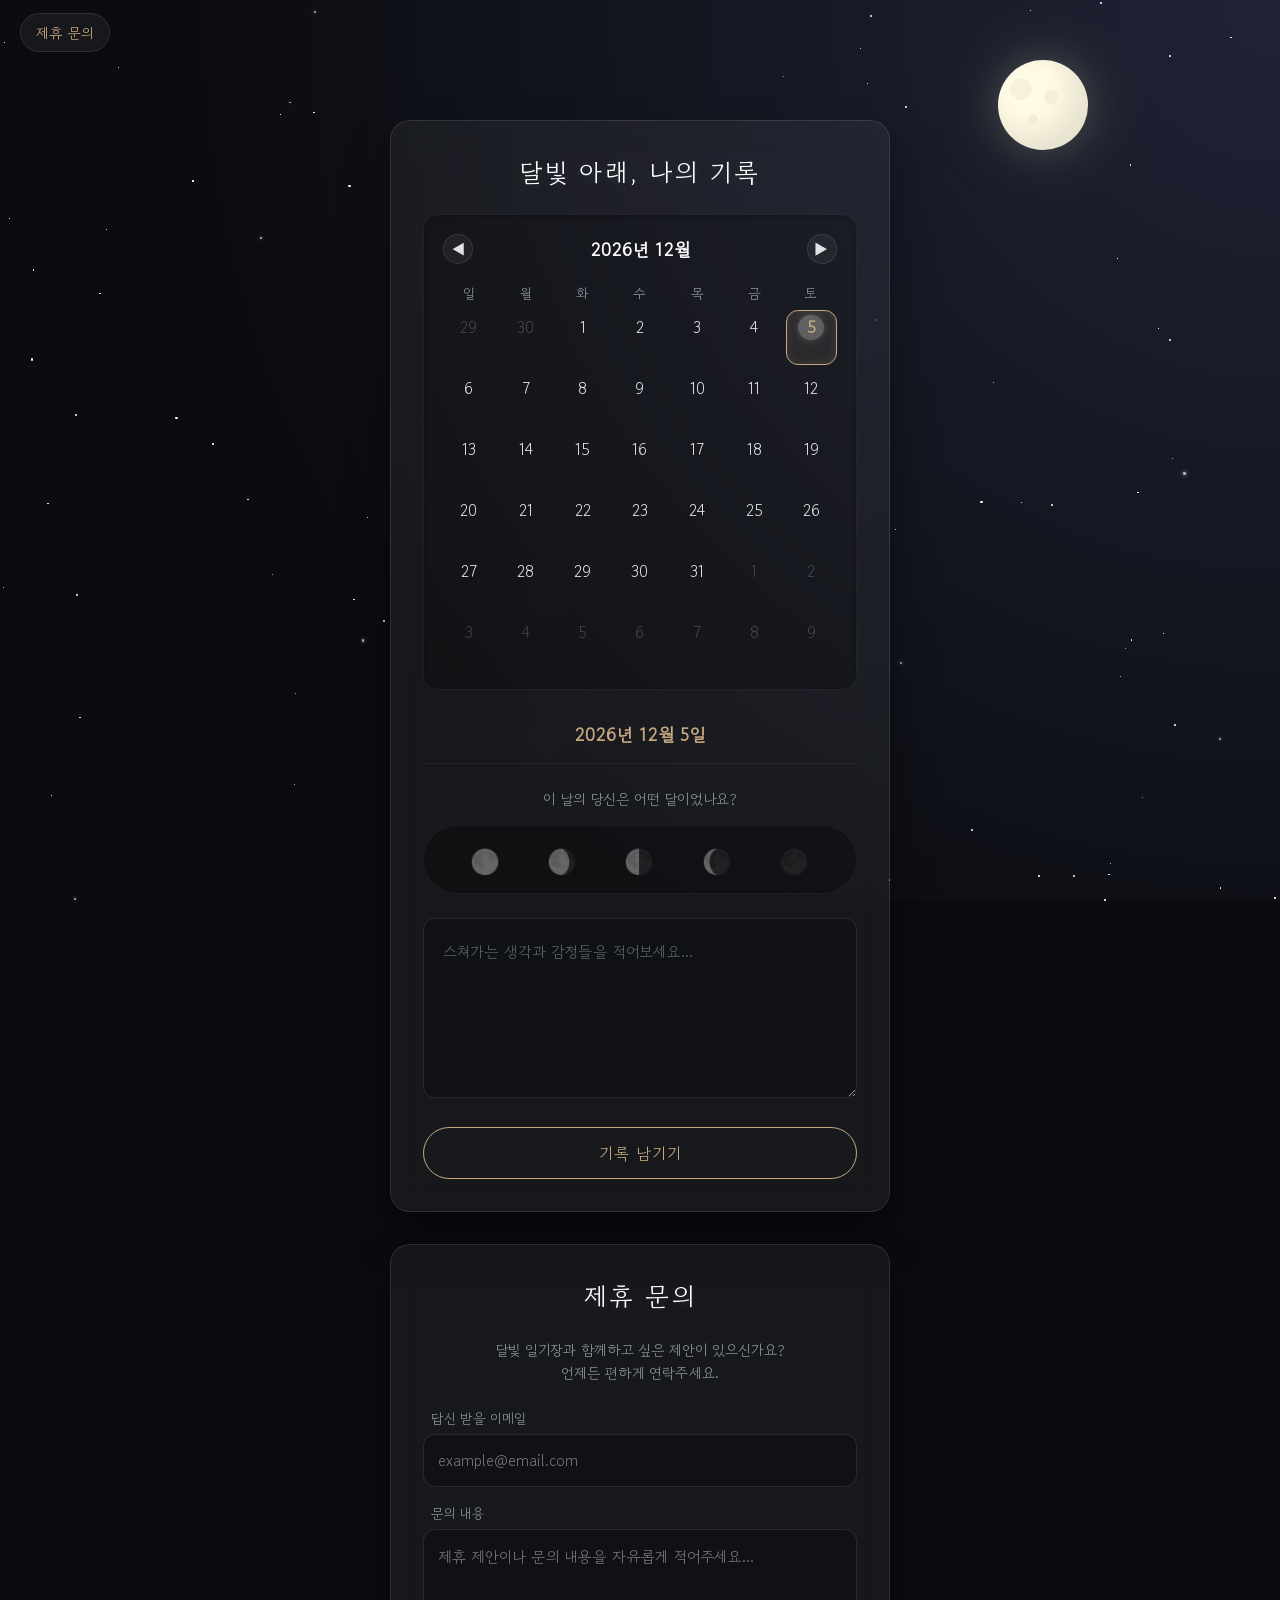
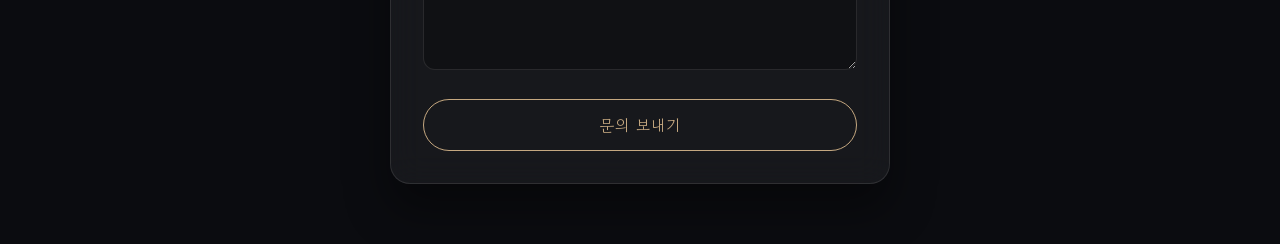
==== index.html @ 7345f012 "feat: add navigation link to partnership inquiry and sync index1.html" ====
<!DOCTYPE html>
<html lang="ko">
<head>
    <meta charset="UTF-8">
    <meta name="viewport" content="width=device-width, initial-scale=1.0">
    <title>달빛 일기장</title>
    <!-- 부드러운 폰트: 고운 돋움 적용 -->
    <link rel="preconnect" href="https://fonts.googleapis.com">
    <link rel="preconnect" href="https://fonts.gstatic.com" crossorigin>
    <link href="https://fonts.googleapis.com/css2?family=Gowun+Dodum&display=swap" rel="stylesheet">
    <style>
        :root {
            --bg-color: #0b0c10;
            --moon-glow: rgba(255, 255, 200, 0.15);
            --glass-bg: rgba(255, 255, 255, 0.05);
            --glass-border: rgba(255, 255, 255, 0.1);
            --text-main: #e0e2e4;
            --text-muted: #8b9298;
            --accent: #c5a880;
            --accent-hover: #dccaad;
        }

        * {
            box-sizing: border-box;
            margin: 0;
            padding: 0;
            font-family: 'Gowun Dodum', sans-serif;
        }

        body {
            background-color: var(--bg-color);
            color: var(--text-main);
            font-family: 'Gowun Dodum', sans-serif;
            min-height: 100vh;
            display: flex;
            justify-content: center;
            align-items: flex-start;
            overflow-x: hidden;
            position: relative;
        }

        /* 배경에 깐 짙은 그라데이션 */
        body::before {
            content: '';
            position: fixed;
            top: 0;
            left: 0;
            width: 100%;
            height: 100%;
            background: radial-gradient(circle at top right, #1f2335, #0b0c10 70%);
            z-index: -2;
        }

        /* 별 배경 */
        .stars {
            position: fixed;
            top: 0;
            left: 0;
            width: 100%;
            height: 100%;
            z-index: -1;
            pointer-events: none;
        }

        .star {
            position: absolute;
            background-color: #fff;
            border-radius: 50%;
            animation: twinkle infinite alternate;
        }

        @keyframes twinkle {
            0% { opacity: 0.1; transform: scale(0.8); }
            100% { opacity: 0.8; transform: scale(1.2); }
        }

        /* 달 */
        .moon {
            position: absolute;
            top: 60px;
            right: 15%;
            width: 90px;
            height: 90px;
            background: #fffbe6;
            border-radius: 50%;
            box-shadow: 
                0 0 40px var(--moon-glow),
                0 0 80px var(--moon-glow),
                inset -15px -15px 30px rgba(0,0,0,0.1);
            z-index: 0;
            animation: float 6s ease-in-out infinite;
        }

        .moon::before {
            content: '';
            position: absolute;
            top: 18px;
            left: 12px;
            width: 22px;
            height: 22px;
            background: rgba(0,0,0,0.04);
            border-radius: 50%;
            box-shadow: 30px 8px 0 -4px rgba(0,0,0,0.04),
                        12px 30px 0 -6px rgba(0,0,0,0.04);
        }

        @keyframes float {
            0% { transform: translateY(0px) rotate(0deg); }
            50% { transform: translateY(-10px) rotate(2deg); }
            100% { transform: translateY(0px) rotate(0deg); }
        }

        /* 메인 컨테이너 */
        .container {
            width: 95%;
            max-width: 500px;
            z-index: 10;
            display: flex;
            flex-direction: column;
            gap: 2rem;
            padding-top: 120px;
            padding-bottom: 60px;
        }

        .glass-panel {
            background: var(--glass-bg);
            backdrop-filter: blur(16px);
            -webkit-backdrop-filter: blur(16px);
            border: 1px solid var(--glass-border);
            border-radius: 20px;
            padding: 2rem;
            box-shadow: 0 25px 45px rgba(0, 0, 0, 0.4);
            position: relative;
            overflow: hidden;
        }

        h1 {
            font-size: 1.6rem;
            text-align: center;
            font-weight: 400;
            margin-bottom: 1.5rem;
            letter-spacing: 2px;
            color: #fdfdfd;
            text-shadow: 0 2px 10px rgba(255,255,255,0.1);
        }

        /* 달력 (Calendar) 스타일 */
        .calendar {
            margin-bottom: 2rem;
            padding: 1.2rem;
            background: rgba(0, 0, 0, 0.2);
            border-radius: 15px;
            border: 1px solid rgba(255,255,255,0.05);
            box-shadow: inset 0 2px 10px rgba(0,0,0,0.2);
        }

        .calendar-header {
            display: flex;
            justify-content: space-between;
            align-items: center;
            margin-bottom: 1.2rem;
            font-size: 1.1rem;
            font-weight: bold;
            color: #fdfdfd;
            letter-spacing: 1px;
        }

        .calendar-header button {
            background: rgba(255,255,255,0.05);
            border: 1px solid rgba(255,255,255,0.1);
            color: var(--text-main);
            border-radius: 50%;
            width: 30px;
            height: 30px;
            display: flex;
            justify-content: center;
            align-items: center;
            cursor: pointer;
            transition: all 0.2s ease;
        }

        .calendar-header button:hover {
            background: var(--accent);
            color: var(--bg-color);
            border-color: var(--accent);
        }

        .calendar-days-row {
            display: grid;
            grid-template-columns: repeat(7, 1fr);
            gap: 6px;
            text-align: center;
            font-size: 0.85rem;
            color: var(--text-muted);
            margin-bottom: 0.4rem;
        }

        .calendar-grid {
            display: grid;
            grid-template-columns: repeat(7, 1fr);
            gap: 6px;
            text-align: center;
        }

        .calendar-date {
            display: flex;
            flex-direction: column;
            justify-content: center;
            align-items: center;
            padding: 4px;
            height: 55px; /* aspect-ratio 이슈 방지를 위해 고정 높이 지정 */
            cursor: pointer;
            border-radius: 12px;
            transition: all 0.3s ease;
            font-size: 0.95rem;
            position: relative;
            border: 1px solid transparent;
        }

        .calendar-date:hover {
            background: rgba(255, 255, 255, 0.08);
        }

        .calendar-date.selected {
            background: rgba(197, 168, 128, 0.1);
            border: 1px solid var(--accent);
            box-shadow: inset 0 0 10px rgba(197, 168, 128, 0.15);
        }

        span.date-num {
            display: flex;
            justify-content: center;
            align-items: center;
            width: 26px;
            height: 26px;
            border-radius: 50%;
        }

        .calendar-date.today span.date-num {
            background: rgba(255,255,255,0.25);
            font-weight: bold;
            color: #fff;
            box-shadow: 0 0 8px rgba(255,255,255,0.2);
        }

        .calendar-date.selected span.date-num {
            color: var(--accent);
            font-weight: bold;
        }

        .calendar-date.other-month {
            color: rgba(255,255,255,0.2);
        }

        .date-emotion {
            font-size: 0.85rem;
            margin-top: 2px;
            height: 18px;
            line-height: 18px;
            filter: drop-shadow(0 0 3px rgba(255,255,255,0.4));
        }

        /* 기록 영역 (Editor) */
        .editor-section {
            animation: fadeIn 0.4s ease;
        }

        @keyframes fadeIn {
            from { opacity: 0; transform: translateY(10px); }
            to { opacity: 1; transform: translateY(0); }
        }

        .editor-header {
            text-align: center;
            margin-bottom: 1.5rem;
            color: #fdfdfd;
            border-bottom: 1px solid rgba(255,255,255,0.05);
            padding-bottom: 1rem;
        }

        .editor-header h2 {
            font-size: 1.1rem;
            font-weight: bold;
            letter-spacing: 1px;
            color: var(--accent);
        }

        /* 감정 선택 영역 */
        .emotion-section {
            margin-bottom: 1.5rem;
        }

        .emotion-section p {
            text-align: center;
            margin-bottom: 1rem;
            color: var(--text-muted);
            font-size: 0.9rem;
        }

        .emotions {
            display: flex;
            justify-content: space-evenly;
            background: rgba(0,0,0,0.3);
            border-radius: 40px;
            padding: 8px;
            border: 1px solid rgba(255,255,255,0.05);
        }

        .emotion-btn {
            background: transparent;
            border: none;
            font-size: 1.5rem;
            cursor: pointer;
            transition: all 0.3s ease;
            filter: grayscale(100%);
            opacity: 0.4;
            padding: 8px;
            border-radius: 50%;
        }

        .emotion-btn:hover {
            transform: scale(1.15);
            filter: grayscale(20%);
            opacity: 0.8;
        }

        .emotion-btn.selected {
            transform: scale(1.25);
            filter: grayscale(0%);
            opacity: 1;
            background: rgba(255,255,255,0.08);
            box-shadow: 0 0 15px rgba(255,255,255,0.1);
        }

        /* 텍스트 입력 영역 */
        .diary-input {
            width: 100%;
            min-height: 180px;
            background: rgba(0,0,0,0.25);
            border: 1px solid var(--glass-border);
            border-radius: 12px;
            padding: 1.2rem;
            color: var(--text-main);
            font-family: inherit;
            font-size: 0.95rem;
            line-height: 1.8;
            resize: vertical;
            transition: all 0.3s ease;
        }

        .diary-input:focus {
            outline: none;
            border-color: var(--accent);
            box-shadow: 0 0 15px rgba(197, 168, 128, 0.15);
            background: rgba(0,0,0,0.4);
        }

        .diary-input::placeholder {
            color: #5a6168;
        }

        /* 하단 버튼들 */
        .button-row {
            display: flex;
            gap: 1rem;
            margin-top: 1.5rem;
        }

        button {
            padding: 0.8rem;
            background: transparent;
            font-family: inherit;
            font-size: 1rem;
            border-radius: 30px;
            cursor: pointer;
            transition: all 0.3s ease;
            letter-spacing: 1px;
        }

        button.save-btn {
            flex-grow: 1;
            border: 1px solid var(--accent);
            color: var(--accent);
        }

        button.save-btn:hover {
            background: var(--accent);
            color: var(--bg-color);
            box-shadow: 0 0 15px rgba(197, 168, 128, 0.3);
            font-weight: bold;
        }

        button.delete-btn {
            width: 30%;
            border: 1px solid #e06c75;
            color: #e06c75;
            display: none; /* 데이터가 있을 때만 보이도록 설정 */
        }

        button.delete-btn:hover {
            background: #e06c75;
            color: var(--bg-color);
            box-shadow: 0 0 15px rgba(224, 108, 117, 0.3);
            font-weight: bold;
        }

        /* 제휴 문의 폼 스타일 */
        .contact-form {
            display: flex;
            flex-direction: column;
            gap: 1rem;
        }

        .contact-form label {
            font-size: 0.85rem;
            color: var(--text-muted);
            margin-bottom: 0.4rem;
            display: block;
            padding-left: 0.5rem;
        }

        .contact-form input, 
        .contact-form textarea {
            width: 100%;
            background: rgba(0,0,0,0.25);
            border: 1px solid var(--glass-border);
            border-radius: 12px;
            padding: 0.9rem;
            color: var(--text-main);
            font-family: inherit;
            font-size: 0.95rem;
            transition: all 0.3s ease;
        }

        .contact-form input:focus, 
        .contact-form textarea:focus {
            outline: none;
            border-color: var(--accent);
            box-shadow: 0 0 15px rgba(197, 168, 128, 0.15);
            background: rgba(0,0,0,0.4);
        }

        .contact-form button[type="submit"] {
            width: 100%;
            margin-top: 0.5rem;
            border: 1px solid var(--accent);
            color: var(--accent);
            padding: 0.8rem;
            background: transparent;
            font-family: inherit;
            font-size: 1rem;
            border-radius: 30px;
            cursor: pointer;
            transition: all 0.3s ease;
            letter-spacing: 1px;
        }

        .contact-form button[type="submit"]:hover {
            background: var(--accent);
            color: var(--bg-color);
            box-shadow: 0 0 15px rgba(197, 168, 128, 0.3);
            font-weight: bold;
        }

        @media (max-width: 480px) {
            .glass-panel { padding: 1.5rem; }
            .moon { width: 70px; height: 70px; top: 40px; right: 20px; }
            .container { padding-top: 100px; }
            h1 { font-size: 1.4rem; }
            .emotion-btn { font-size: 1.3rem; }
            .calendar-date { font-size: 0.85rem; padding: 4px 0; }
        }
    </style>
</head>
<body>

    <div class="stars" id="stars"></div>
    <div class="moon"></div>

    <div style="position: fixed; top: 20px; left: 20px; z-index: 100;">
        <a href="#contact-section" style="color: var(--accent); text-decoration: none; font-size: 0.9rem; background: var(--glass-bg); padding: 8px 15px; border-radius: 20px; border: 1px solid var(--glass-border); backdrop-filter: blur(5px);">제휴 문의</a>
    </div>

    <div class="container">
        <div class="glass-panel">
            <h1>달빛 아래, 나의 기록</h1>
            
            <!-- 달력 영역 -->
            <div class="calendar">
                <div class="calendar-header">
                    <button id="prev-month">◀</button>
                    <span id="calendar-month-year"></span>
                    <button id="next-month">▶</button>
                </div>
                <div class="calendar-days-row">
                    <span>일</span><span>월</span><span>화</span><span>수</span><span>목</span><span>금</span><span>토</span>
                </div>
                <div class="calendar-grid" id="calendar-grid">
                    <!-- 날짜들이 여기에 렌더링됩니다 -->
                </div>
            </div>

            <!-- 편집 영역 -->
            <div class="editor-section">
                <div class="editor-header">
                    <h2 id="selected-date-text"></h2>
                </div>

                <div class="emotion-section">
                    <p>이 날의 당신은 어떤 달이었나요?</p>
                    <div class="emotions" id="emotion-selector">
                        <button class="emotion-btn" data-emotion="🌕" title="가득 찬 행복">🌕</button>
                        <button class="emotion-btn" data-emotion="🌖" title="평온함">🌖</button>
                        <button class="emotion-btn" data-emotion="🌗" title="보통의 날">🌗</button>
                        <button class="emotion-btn" data-emotion="🌘" title="조금 지침">🌘</button>
                        <button class="emotion-btn" data-emotion="🌑" title="우울하고 어두움">🌑</button>
                    </div>
                </div>

                <textarea id="diary-text" class="diary-input" placeholder="스쳐가는 생각과 감정들을 적어보세요..."></textarea>
                
                <div class="button-row">
                    <button class="delete-btn" id="delete-btn">지우기</button>
                    <button class="save-btn" id="save-btn">기록 남기기</button>
                </div>
            </div>

        </div>

        <!-- 제휴 문의 영역 -->
        <div class="glass-panel" id="contact-section">
            <h1>제휴 문의</h1>
            <p style="text-align: center; color: var(--text-muted); font-size: 0.9rem; margin-bottom: 1.5rem; line-height: 1.6;">
                달빛 일기장과 함께하고 싶은 제안이 있으신가요?<br>언제든 편하게 연락주세요.
            </p>
            <form action="https://formspree.io/f/xykbqnkr" method="POST" class="contact-form">
                <div>
                    <label for="email">답신 받을 이메일</label>
                    <input type="email" name="email" id="email" placeholder="example@email.com" required>
                </div>
                <div>
                    <label for="message">문의 내용</label>
                    <textarea name="message" id="message" rows="5" placeholder="제휴 제안이나 문의 내용을 자유롭게 적어주세요..." required></textarea>
                </div>
                <button type="submit">문의 보내기</button>
            </form>
        </div>

    </div>

    <script>
        // 전역 상태
        let currentDate = new Date();
        let selectedDate = new Date();
        let entries = {};
        let selectedEmotion = null;

        // 초기화
        document.addEventListener('DOMContentLoaded', () => {
            createStars();
            loadEntriesFromStorage();
            renderCalendar();
            loadEditorForSelectedDate();

            // 이벤트 리스너 등록
            initEventListeners();
        });

        // 별 배경 생성
        function createStars() {
            const starsContainer = document.getElementById('stars');
            const numStars = 100;

            for (let i = 0; i < numStars; i++) {
                const star = document.createElement('div');
                star.classList.add('star');
                
                const x = Math.random() * 100;
                const y = Math.random() * 100;
                const size = Math.random() * 2 + 0.5;
                const duration = Math.random() * 3 + 2;
                const delay = Math.random() * 5;

                star.style.left = `${x}%`;
                star.style.top = `${y}%`;
                star.style.width = `${size}px`;
                star.style.height = `${size}px`;
                star.style.animationDuration = `${duration}s`;
                star.style.animationDelay = `${delay}s`;

                if (Math.random() > 0.8) {
                    star.style.opacity = '0.7';
                    star.style.boxShadow = '0 0 4px #fff';
                }

                starsContainer.appendChild(star);
            }
        }

        // 로컬 스토리지에서 기록 불러오기
        function loadEntriesFromStorage() {
            let raw = localStorage.getItem('moonlight_diaries_v2');
            if (raw) {
                entries = JSON.parse(raw);
            } else {
                // 이전 버전(배열 형태) 데이터가 있다면 마이그레이션
                let old = JSON.parse(localStorage.getItem('moonlight_diaries'));
                if (Array.isArray(old)) {
                    old.forEach(e => {
                        const d = new Date(e.date || Date.now());
                        entries[formatDateKey(d)] = {
                            emotion: e.emotion,
                            text: e.text,
                            updatedAt: e.date
                        };
                    });
                    saveEntriesToStorage();
                }
            }
        }

        function saveEntriesToStorage() {
            localStorage.setItem('moonlight_diaries_v2', JSON.stringify(entries));
        }

        function formatDateKey(dateObj) {
            const y = dateObj.getFullYear();
            const m = String(dateObj.getMonth() + 1).padStart(2, '0');
            const d = String(dateObj.getDate()).padStart(2, '0');
            return `${y}-${m}-${d}`;
        }

        function renderCalendar() {
            const monthYear = document.getElementById('calendar-month-year');
            const grid = document.getElementById('calendar-grid');
            
            const year = currentDate.getFullYear();
            const month = currentDate.getMonth();

            monthYear.innerText = `${year}년 ${month + 1}월`;
            grid.innerHTML = '';

            const firstDayIndex = new Date(year, month, 1).getDay(); // 일요일 0
            const lastDay = new Date(year, month + 1, 0).getDate();
            const prevMonthLastDay = new Date(year, month, 0).getDate();

            // 이전 달 날짜들
            for (let i = firstDayIndex; i > 0; i--) {
                const d = prevMonthLastDay - i + 1;
                const cell = createDateCell(new Date(year, month - 1, d), true);
                grid.appendChild(cell);
            }

            // 현재 달 날짜들
            for (let i = 1; i <= lastDay; i++) {
                const cell = createDateCell(new Date(year, month, i), false);
                grid.appendChild(cell);
            }

            // 다음 달 날짜들 (총 42칸을 채우기 위해)
            const totalCells = grid.children.length;
            for (let i = 1; i <= 42 - totalCells; i++) {
                const cell = createDateCell(new Date(year, month + 1, i), true);
                grid.appendChild(cell);
            }
        }

        function createDateCell(dateObj, isOtherMonth) {
            const div = document.createElement('div');
            div.classList.add('calendar-date');
            if (isOtherMonth) div.classList.add('other-month');

            const today = new Date();
            if (dateObj.getDate() === today.getDate() && 
                dateObj.getMonth() === today.getMonth() && 
                dateObj.getFullYear() === today.getFullYear()) {
                div.classList.add('today');
            }

            if (dateObj.getDate() === selectedDate.getDate() && 
                dateObj.getMonth() === selectedDate.getMonth() && 
                dateObj.getFullYear() === selectedDate.getFullYear()) {
                div.classList.add('selected');
            }

            const dayNum = document.createElement('span');
            dayNum.classList.add('date-num');
            dayNum.innerText = dateObj.getDate();
            div.appendChild(dayNum);

            const dateKey = formatDateKey(dateObj);
            const emotionDiv = document.createElement('div');
            emotionDiv.classList.add('date-emotion');
            
            if (entries[dateKey] && entries[dateKey].emotion) {
                emotionDiv.innerText = entries[dateKey].emotion;
            }
            div.appendChild(emotionDiv);

            div.addEventListener('click', () => {
                selectedDate = new Date(dateObj);
                if (isOtherMonth) {
                    currentDate = new Date(dateObj);
                    renderCalendar();
                } else {
                    renderCalendar();
                }
                loadEditorForSelectedDate();
            });

            return div;
        }

        function loadEditorForSelectedDate() {
            const title = document.getElementById('selected-date-text');
            const diaryText = document.getElementById('diary-text');
            const emotionBtns = document.querySelectorAll('.emotion-btn');
            const deleteBtn = document.getElementById('delete-btn');

            title.innerText = `${selectedDate.getFullYear()}년 ${selectedDate.getMonth() + 1}월 ${selectedDate.getDate()}일`;

            const dateKey = formatDateKey(selectedDate);
            const entry = entries[dateKey];

            // 폼 초기화
            diaryText.value = '';
            emotionBtns.forEach(b => b.classList.remove('selected'));
            selectedEmotion = null;

            if (entry) {
                diaryText.value = entry.text || '';
                if (entry.emotion) {
                    selectedEmotion = entry.emotion;
                    emotionBtns.forEach(b => {
                        if(b.getAttribute('data-emotion') === entry.emotion) {
                            b.classList.add('selected');
                        }
                    });
                }
                deleteBtn.style.display = 'block';
            } else {
                deleteBtn.style.display = 'none';
            }
        }

        function initEventListeners() {
            const emotionBtns = document.querySelectorAll('.emotion-btn');
            const saveBtn = document.getElementById('save-btn');
            const diaryText = document.getElementById('diary-text');
            const deleteBtn = document.getElementById('delete-btn');

            document.getElementById('prev-month').addEventListener('click', () => {
                currentDate.setMonth(currentDate.getMonth() - 1);
                renderCalendar();
            });

            document.getElementById('next-month').addEventListener('click', () => {
                currentDate.setMonth(currentDate.getMonth() + 1);
                renderCalendar();
            });

            emotionBtns.forEach(btn => {
                btn.addEventListener('click', () => {
                    emotionBtns.forEach(b => b.classList.remove('selected'));
                    btn.classList.add('selected');
                    selectedEmotion = btn.getAttribute('data-emotion');
                });
            });

            saveBtn.addEventListener('click', () => {
                const text = diaryText.value.trim();
                
                if (!selectedEmotion && text) {
                    alert('오늘의 감정을 닮은 달을 먼저 선택해주세요.');
                    return;
                }
                if (!text && !selectedEmotion) {
                    alert('기록할 내용을 입력해주세요.');
                    return;
                }

                const dateKey = formatDateKey(selectedDate);
                entries[dateKey] = {
                    emotion: selectedEmotion || '',
                    text: text,
                    updatedAt: new Date().toISOString()
                };

                saveEntriesToStorage();
                renderCalendar(); 
                
                deleteBtn.style.display = 'block';

                const originalText = saveBtn.innerText;
                saveBtn.innerText = '저장되었습니다 ✨';
                setTimeout(() => {
                    saveBtn.innerText = originalText;
                }, 2000);
            });

            deleteBtn.addEventListener('click', () => {
                if(confirm('이 날의 기록을 지우시겠습니까?')) {
                    const dateKey = formatDateKey(selectedDate);
                    delete entries[dateKey];
                    saveEntriesToStorage();
                    
                    diaryText.value = '';
                    selectedEmotion = null;
                    emotionBtns.forEach(b => b.classList.remove('selected'));
                    renderCalendar();
                    
                    deleteBtn.style.display = 'none';
                }
            });
        }
    </script>
</body>
</html>
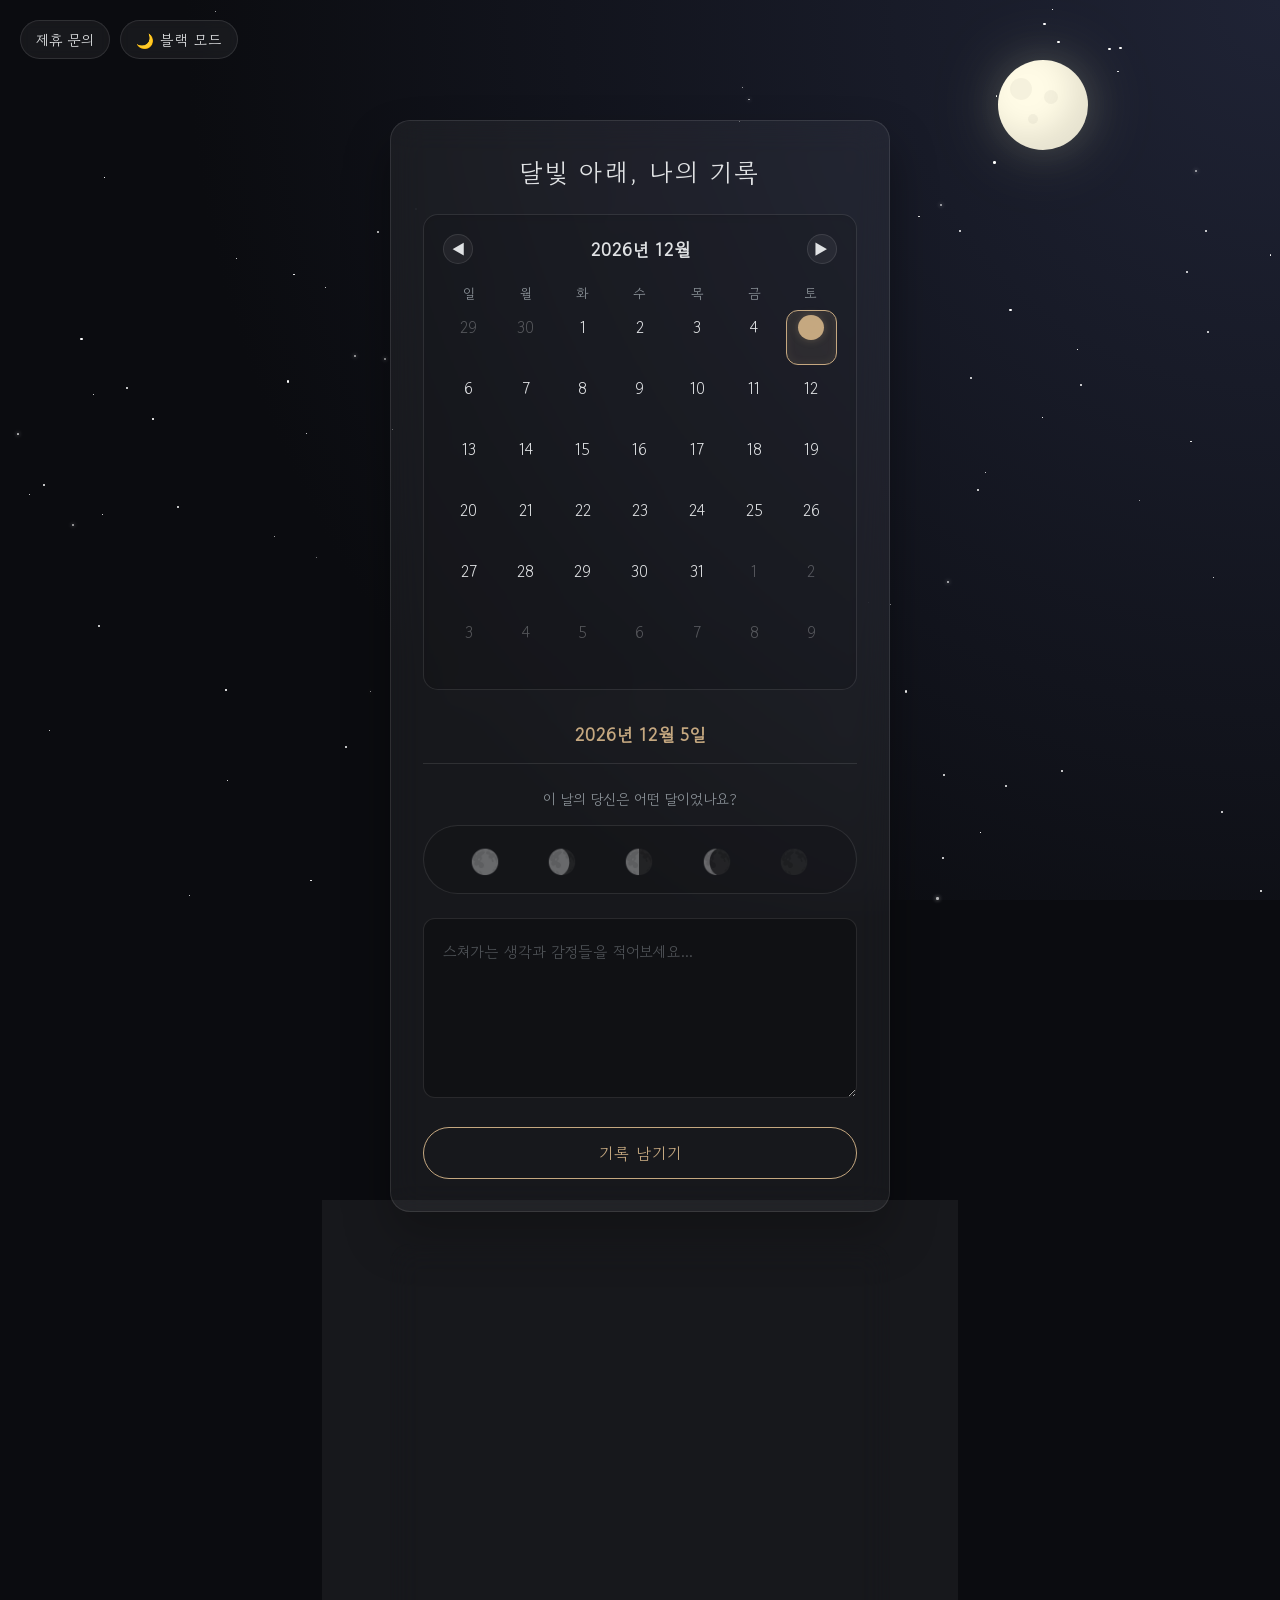
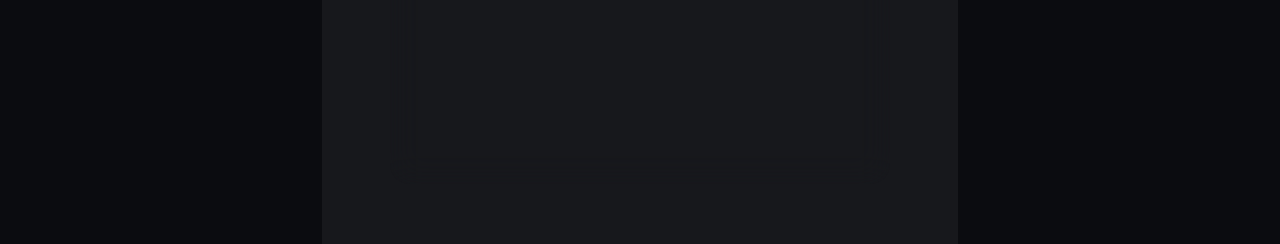
==== commit f8866a69: "feat: add light and dark mode toggle" ====
--- a/index.html
+++ b/index.html
@@ -10,14 +10,37 @@
     <link href="https://fonts.googleapis.com/css2?family=Gowun+Dodum&display=swap" rel="stylesheet">
     <style>
         :root {
+            /* 기본: 블랙 모드 (Dark Mode) */
             --bg-color: #0b0c10;
+            --bg-gradient: radial-gradient(circle at top right, #1f2335, #0b0c10 70%);
             --moon-glow: rgba(255, 255, 200, 0.15);
+            --moon-color: #fffbe6;
             --glass-bg: rgba(255, 255, 255, 0.05);
             --glass-border: rgba(255, 255, 255, 0.1);
             --text-main: #e0e2e4;
             --text-muted: #8b9298;
             --accent: #c5a880;
             --accent-hover: #dccaad;
+            --panel-shadow: rgba(0, 0, 0, 0.4);
+            --input-bg: rgba(0, 0, 0, 0.25);
+            --star-color: #fff;
+        }
+
+        [data-theme="light"] {
+            /* 화이트 모드 (Light Mode) */
+            --bg-color: #f4f7f6;
+            --bg-gradient: radial-gradient(circle at top right, #e0e7ff, #f4f7f6 70%);
+            --moon-glow: rgba(255, 223, 0, 0.2);
+            --moon-color: #ffefba;
+            --glass-bg: rgba(255, 255, 255, 0.8);
+            --glass-border: rgba(0, 0, 0, 0.05);
+            --text-main: #2d3436;
+            --text-muted: #636e72;
+            --accent: #a67c52;
+            --accent-hover: #8b653b;
+            --panel-shadow: rgba(0, 0, 0, 0.1);
+            --input-bg: rgba(255, 255, 255, 0.5);
+            --star-color: #a67c52;
         }
 
         * {
@@ -25,6 +48,7 @@
             margin: 0;
             padding: 0;
             font-family: 'Gowun Dodum', sans-serif;
+            transition: background-color 0.3s ease, color 0.3s ease, border-color 0.3s ease, background 0.3s ease;
         }
 
         body {
@@ -47,7 +71,7 @@
             left: 0;
             width: 100%;
             height: 100%;
-            background: radial-gradient(circle at top right, #1f2335, #0b0c10 70%);
+            background: var(--bg-gradient);
             z-index: -2;
         }
 
@@ -64,9 +88,13 @@
 
         .star {
             position: absolute;
-            background-color: #fff;
+            background-color: var(--star-color);
             border-radius: 50%;
             animation: twinkle infinite alternate;
+        }
+
+        [data-theme="light"] .star {
+            opacity: 0.3;
         }
 
         @keyframes twinkle {
@@ -81,7 +109,7 @@
             right: 15%;
             width: 90px;
             height: 90px;
-            background: #fffbe6;
+            background: var(--moon-color);
             border-radius: 50%;
             box-shadow: 
                 0 0 40px var(--moon-glow),
@@ -129,7 +157,7 @@
             border: 1px solid var(--glass-border);
             border-radius: 20px;
             padding: 2rem;
-            box-shadow: 0 25px 45px rgba(0, 0, 0, 0.4);
+            box-shadow: 0 25px 45px var(--panel-shadow);
             position: relative;
             overflow: hidden;
         }
@@ -140,18 +168,18 @@
             font-weight: 400;
             margin-bottom: 1.5rem;
             letter-spacing: 2px;
-            color: #fdfdfd;
-            text-shadow: 0 2px 10px rgba(255,255,255,0.1);
+            color: var(--text-main);
+            text-shadow: 0 2px 10px rgba(255,255,255,0.05);
         }
 
         /* 달력 (Calendar) 스타일 */
         .calendar {
             margin-bottom: 2rem;
             padding: 1.2rem;
-            background: rgba(0, 0, 0, 0.2);
+            background: rgba(0, 0, 0, 0.1);
             border-radius: 15px;
-            border: 1px solid rgba(255,255,255,0.05);
-            box-shadow: inset 0 2px 10px rgba(0,0,0,0.2);
+            border: 1px solid var(--glass-border);
+            box-shadow: inset 0 2px 10px rgba(0,0,0,0.1);
         }
 
         .calendar-header {
@@ -161,13 +189,13 @@
             margin-bottom: 1.2rem;
             font-size: 1.1rem;
             font-weight: bold;
-            color: #fdfdfd;
+            color: var(--text-main);
             letter-spacing: 1px;
         }
 
         .calendar-header button {
-            background: rgba(255,255,255,0.05);
-            border: 1px solid rgba(255,255,255,0.1);
+            background: var(--glass-bg);
+            border: 1px solid var(--glass-border);
             color: var(--text-main);
             border-radius: 50%;
             width: 30px;
@@ -181,7 +209,7 @@
 
         .calendar-header button:hover {
             background: var(--accent);
-            color: var(--bg-color);
+            color: #fff;
             border-color: var(--accent);
         }
 
@@ -218,13 +246,13 @@
         }
 
         .calendar-date:hover {
-            background: rgba(255, 255, 255, 0.08);
+            background: var(--glass-bg);
         }
 
         .calendar-date.selected {
             background: rgba(197, 168, 128, 0.1);
             border: 1px solid var(--accent);
-            box-shadow: inset 0 0 10px rgba(197, 168, 128, 0.15);
+            box-shadow: inset 0 0 10px rgba(197, 168, 128, 0.1);
         }
 
         span.date-num {
@@ -237,10 +265,10 @@
         }
 
         .calendar-date.today span.date-num {
-            background: rgba(255,255,255,0.25);
+            background: var(--accent);
             font-weight: bold;
             color: #fff;
-            box-shadow: 0 0 8px rgba(255,255,255,0.2);
+            box-shadow: 0 0 8px rgba(197, 168, 128, 0.3);
         }
 
         .calendar-date.selected span.date-num {
@@ -249,7 +277,7 @@
         }
 
         .calendar-date.other-month {
-            color: rgba(255,255,255,0.2);
+            opacity: 0.3;
         }
 
         .date-emotion {
@@ -257,7 +285,6 @@
             margin-top: 2px;
             height: 18px;
             line-height: 18px;
-            filter: drop-shadow(0 0 3px rgba(255,255,255,0.4));
         }
 
         /* 기록 영역 (Editor) */
@@ -273,8 +300,8 @@
         .editor-header {
             text-align: center;
             margin-bottom: 1.5rem;
-            color: #fdfdfd;
-            border-bottom: 1px solid rgba(255,255,255,0.05);
+            color: var(--text-main);
+            border-bottom: 1px solid var(--glass-border);
             padding-bottom: 1rem;
         }
 
@@ -300,10 +327,10 @@
         .emotions {
             display: flex;
             justify-content: space-evenly;
-            background: rgba(0,0,0,0.3);
+            background: rgba(0,0,0,0.1);
             border-radius: 40px;
             padding: 8px;
-            border: 1px solid rgba(255,255,255,0.05);
+            border: 1px solid var(--glass-border);
         }
 
         .emotion-btn {
@@ -328,7 +355,7 @@
             transform: scale(1.25);
             filter: grayscale(0%);
             opacity: 1;
-            background: rgba(255,255,255,0.08);
+            background: var(--glass-bg);
             box-shadow: 0 0 15px rgba(255,255,255,0.1);
         }
 
@@ -336,7 +363,7 @@
         .diary-input {
             width: 100%;
             min-height: 180px;
-            background: rgba(0,0,0,0.25);
+            background: var(--input-bg);
             border: 1px solid var(--glass-border);
             border-radius: 12px;
             padding: 1.2rem;
@@ -352,11 +379,12 @@
             outline: none;
             border-color: var(--accent);
             box-shadow: 0 0 15px rgba(197, 168, 128, 0.15);
-            background: rgba(0,0,0,0.4);
+            background: var(--glass-bg);
         }
 
         .diary-input::placeholder {
-            color: #5a6168;
+            color: var(--text-muted);
+            opacity: 0.5;
         }
 
         /* 하단 버튼들 */
@@ -385,7 +413,7 @@
 
         button.save-btn:hover {
             background: var(--accent);
-            color: var(--bg-color);
+            color: #fff;
             box-shadow: 0 0 15px rgba(197, 168, 128, 0.3);
             font-weight: bold;
         }
@@ -399,7 +427,7 @@
 
         button.delete-btn:hover {
             background: #e06c75;
-            color: var(--bg-color);
+            color: #fff;
             box-shadow: 0 0 15px rgba(224, 108, 117, 0.3);
             font-weight: bold;
         }
@@ -422,7 +450,7 @@
         .contact-form input, 
         .contact-form textarea {
             width: 100%;
-            background: rgba(0,0,0,0.25);
+            background: var(--input-bg);
             border: 1px solid var(--glass-border);
             border-radius: 12px;
             padding: 0.9rem;
@@ -437,7 +465,7 @@
             outline: none;
             border-color: var(--accent);
             box-shadow: 0 0 15px rgba(197, 168, 128, 0.15);
-            background: rgba(0,0,0,0.4);
+            background: var(--glass-bg);
         }
 
         .contact-form button[type="submit"] {
@@ -457,9 +485,25 @@
 
         .contact-form button[type="submit"]:hover {
             background: var(--accent);
-            color: var(--bg-color);
+            color: #fff;
             box-shadow: 0 0 15px rgba(197, 168, 128, 0.3);
             font-weight: bold;
+        }
+
+        /* 테마 토글 버튼 전용 스타일 */
+        .theme-toggle-btn {
+            color: var(--text-main);
+            text-decoration: none;
+            font-size: 0.9rem;
+            background: var(--glass-bg);
+            padding: 8px 15px;
+            border-radius: 20px;
+            border: 1px solid var(--glass-border);
+            backdrop-filter: blur(5px);
+            cursor: pointer;
+            display: flex;
+            align-items: center;
+            gap: 5px;
         }
 
         @media (max-width: 480px) {
@@ -477,8 +521,12 @@
     <div class="stars" id="stars"></div>
     <div class="moon"></div>
 
-    <div style="position: fixed; top: 20px; left: 20px; z-index: 100;">
-        <a href="#contact-section" style="color: var(--accent); text-decoration: none; font-size: 0.9rem; background: var(--glass-bg); padding: 8px 15px; border-radius: 20px; border: 1px solid var(--glass-border); backdrop-filter: blur(5px);">제휴 문의</a>
+    <div style="position: fixed; top: 20px; left: 20px; z-index: 100; display: flex; gap: 10px;">
+        <a href="#contact-section" style="color: var(--text-main); text-decoration: none; font-size: 0.9rem; background: var(--glass-bg); padding: 8px 15px; border-radius: 20px; border: 1px solid var(--glass-border); backdrop-filter: blur(5px);">제휴 문의</a>
+        <button id="theme-toggle" class="theme-toggle-btn">
+            <span id="theme-icon">🌙</span>
+            <span id="theme-text">블랙 모드</span>
+        </button>
     </div>
 
     <div class="container">
@@ -557,6 +605,7 @@
 
         // 초기화
         document.addEventListener('DOMContentLoaded', () => {
+            initTheme();
             createStars();
             loadEntriesFromStorage();
             renderCalendar();
@@ -565,6 +614,33 @@
             // 이벤트 리스너 등록
             initEventListeners();
         });
+
+        // 테마 초기화
+        function initTheme() {
+            const savedTheme = localStorage.getItem('moonlight_theme') || 'dark';
+            document.documentElement.setAttribute('data-theme', savedTheme);
+            updateThemeUI(savedTheme);
+        }
+
+        function updateThemeUI(theme) {
+            const icon = document.getElementById('theme-icon');
+            const text = document.getElementById('theme-text');
+            if (theme === 'light') {
+                icon.innerText = '☀️';
+                text.innerText = '화이트 모드';
+            } else {
+                icon.innerText = '🌙';
+                text.innerText = '블랙 모드';
+            }
+        }
+
+        function toggleTheme() {
+            const currentTheme = document.documentElement.getAttribute('data-theme');
+            const newTheme = currentTheme === 'light' ? 'dark' : 'light';
+            document.documentElement.setAttribute('data-theme', newTheme);
+            localStorage.setItem('moonlight_theme', newTheme);
+            updateThemeUI(newTheme);
+        }
 
         // 별 배경 생성
         function createStars() {
@@ -748,6 +824,9 @@
             const saveBtn = document.getElementById('save-btn');
             const diaryText = document.getElementById('diary-text');
             const deleteBtn = document.getElementById('delete-btn');
+            const themeToggle = document.getElementById('theme-toggle');
+
+            themeToggle.addEventListener('click', toggleTheme);
 
             document.getElementById('prev-month').addEventListener('click', () => {
                 currentDate.setMonth(currentDate.getMonth() - 1);
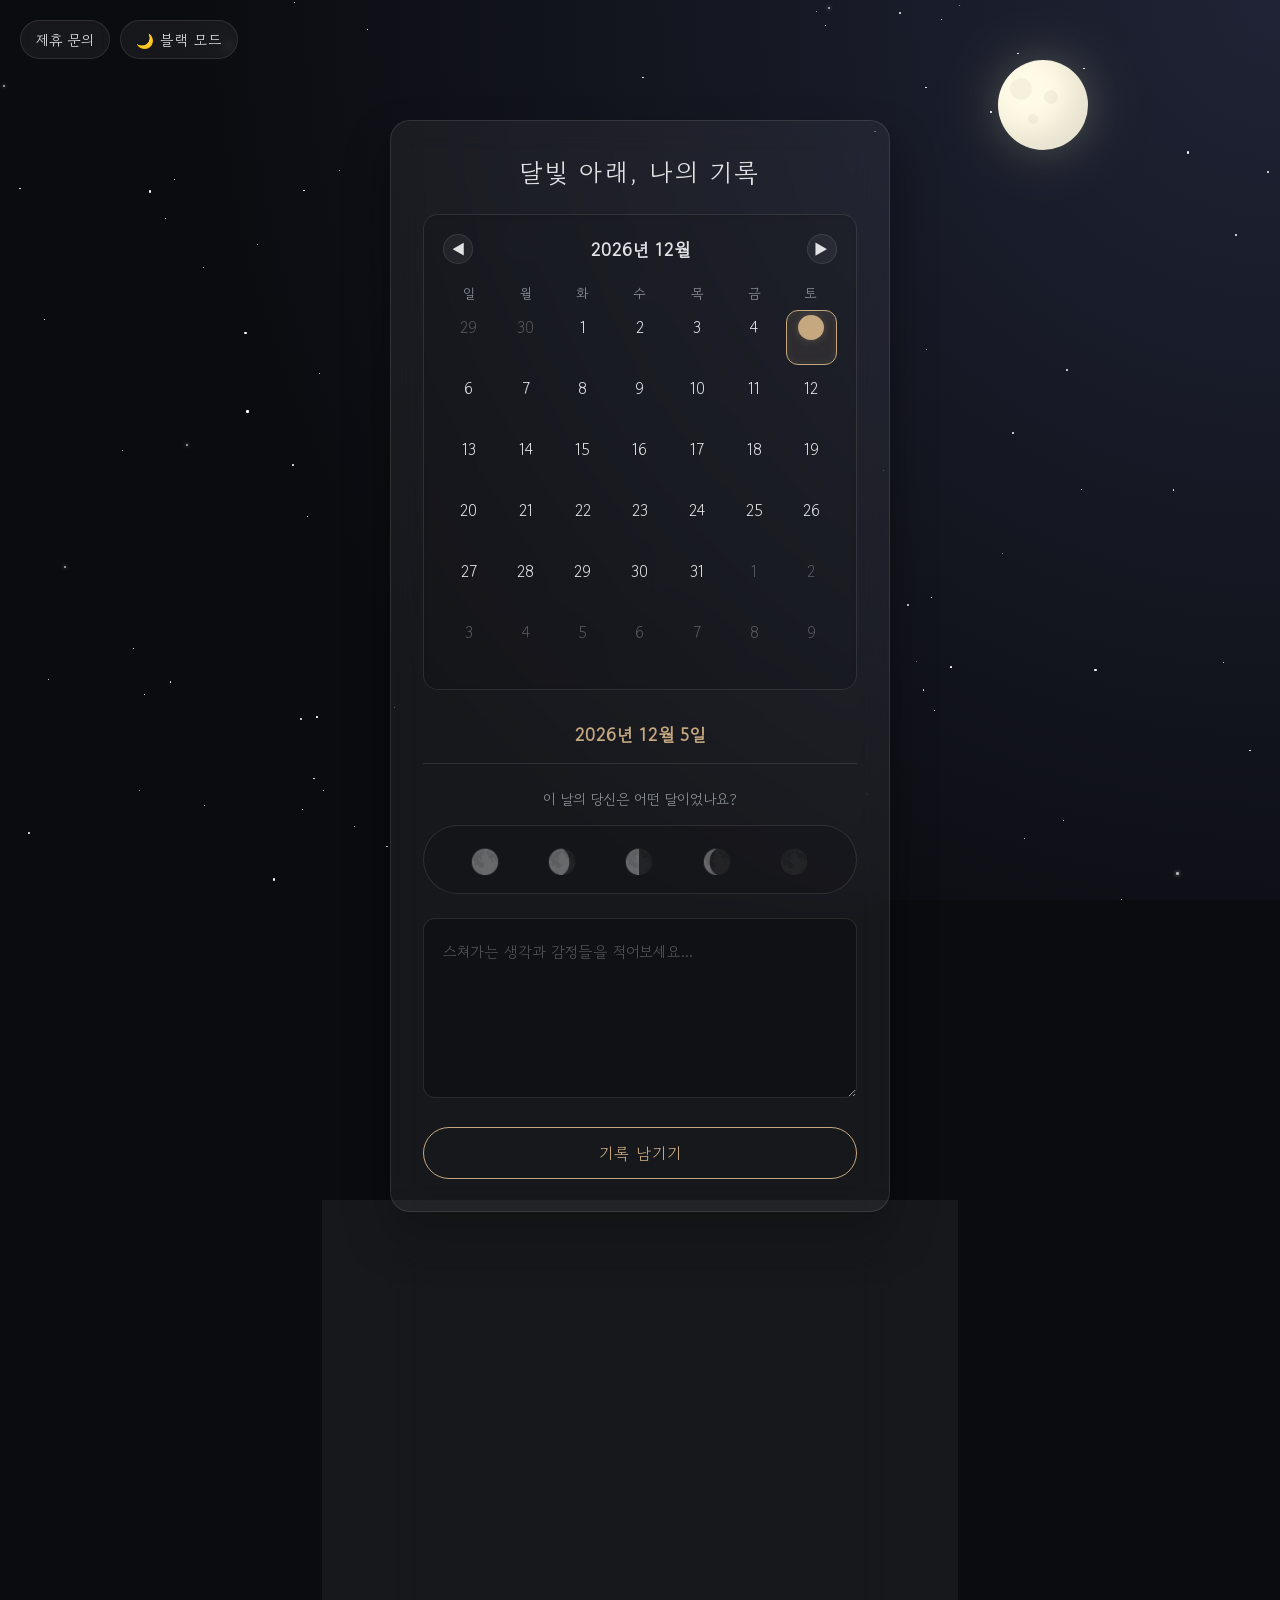
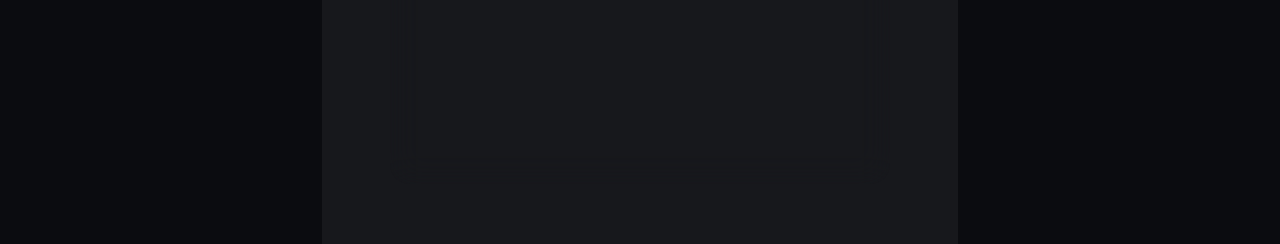
==== commit 968b02ac: "feat: add Google AdSense script and update blueprint" ====
--- a/index.html
+++ b/index.html
@@ -8,6 +8,9 @@
     <link rel="preconnect" href="https://fonts.googleapis.com">
     <link rel="preconnect" href="https://fonts.gstatic.com" crossorigin>
     <link href="https://fonts.googleapis.com/css2?family=Gowun+Dodum&display=swap" rel="stylesheet">
+    <!-- Google AdSense -->
+    <script async src="https://pagead2.googlesyndication.com/pagead/js/adsbygoogle.js?client=ca-pub-1437405101634727"
+     crossorigin="anonymous"></script>
     <style>
         :root {
             /* 기본: 블랙 모드 (Dark Mode) */
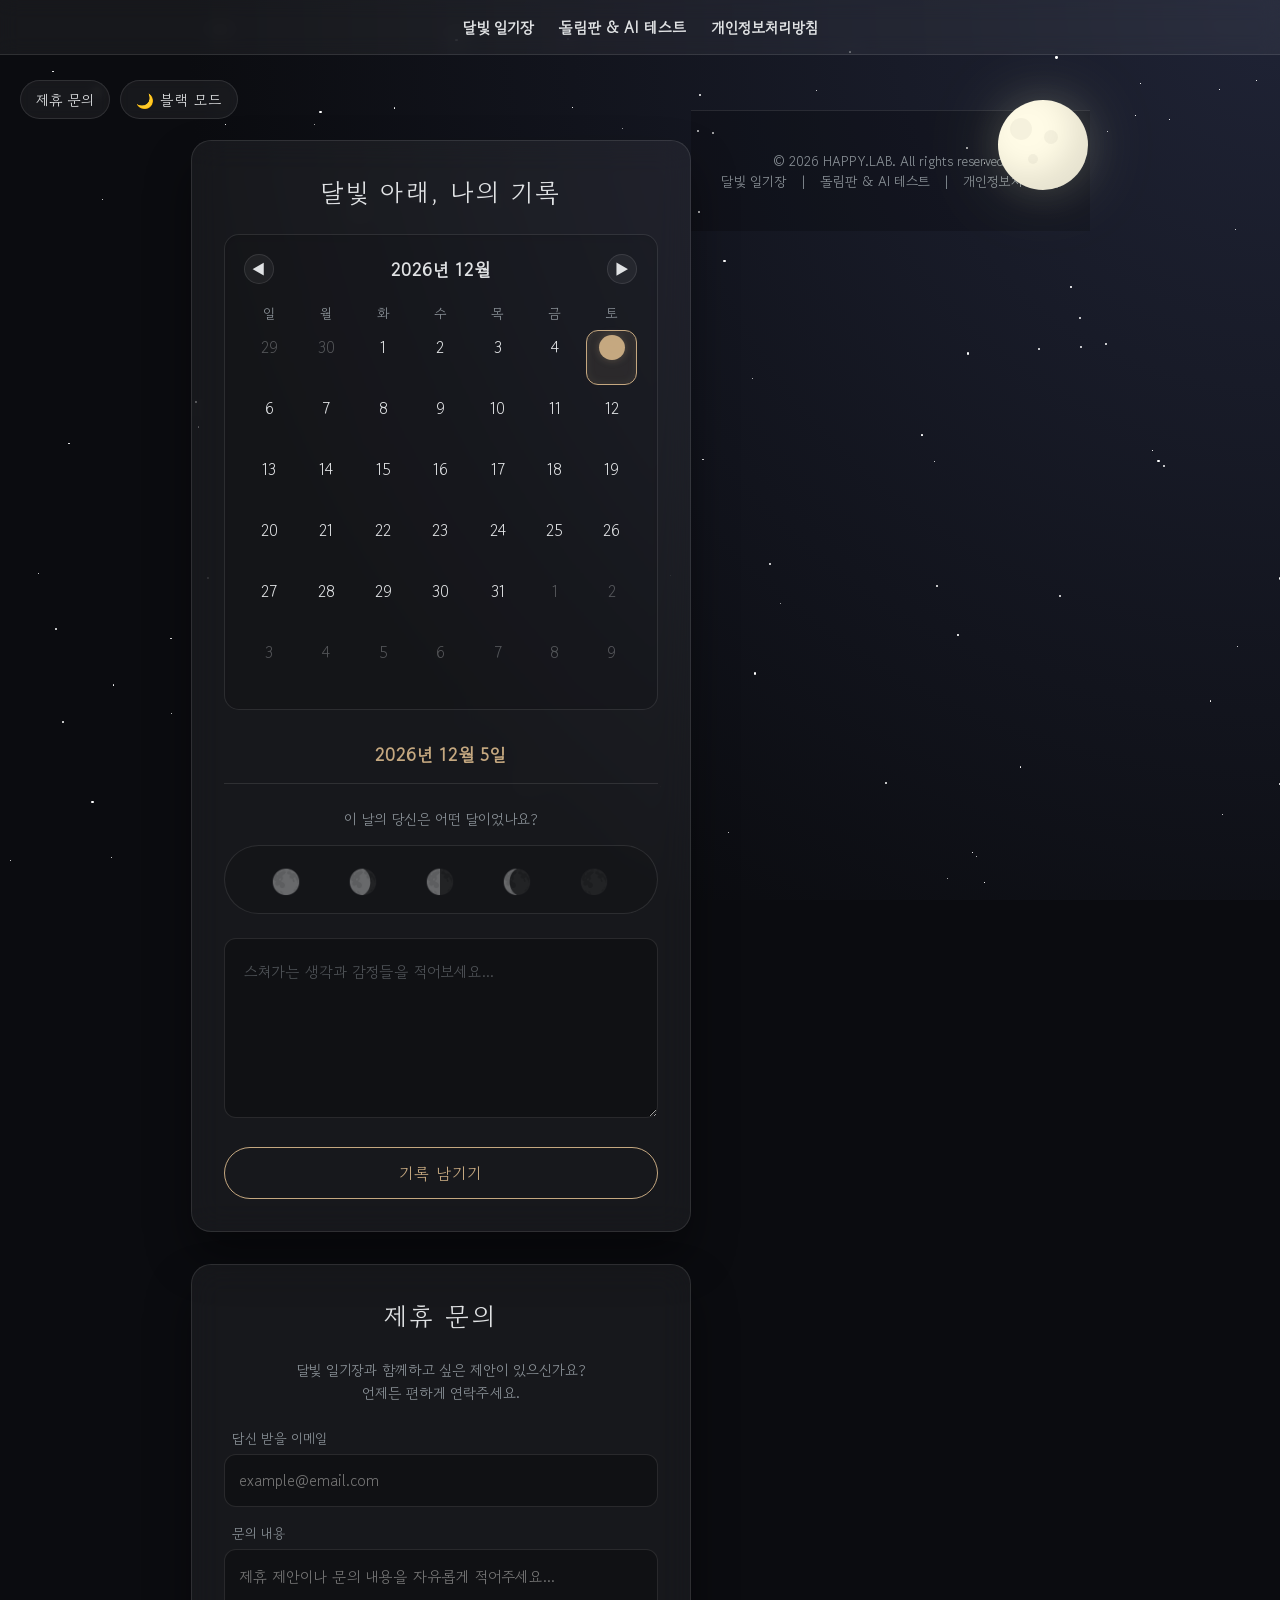
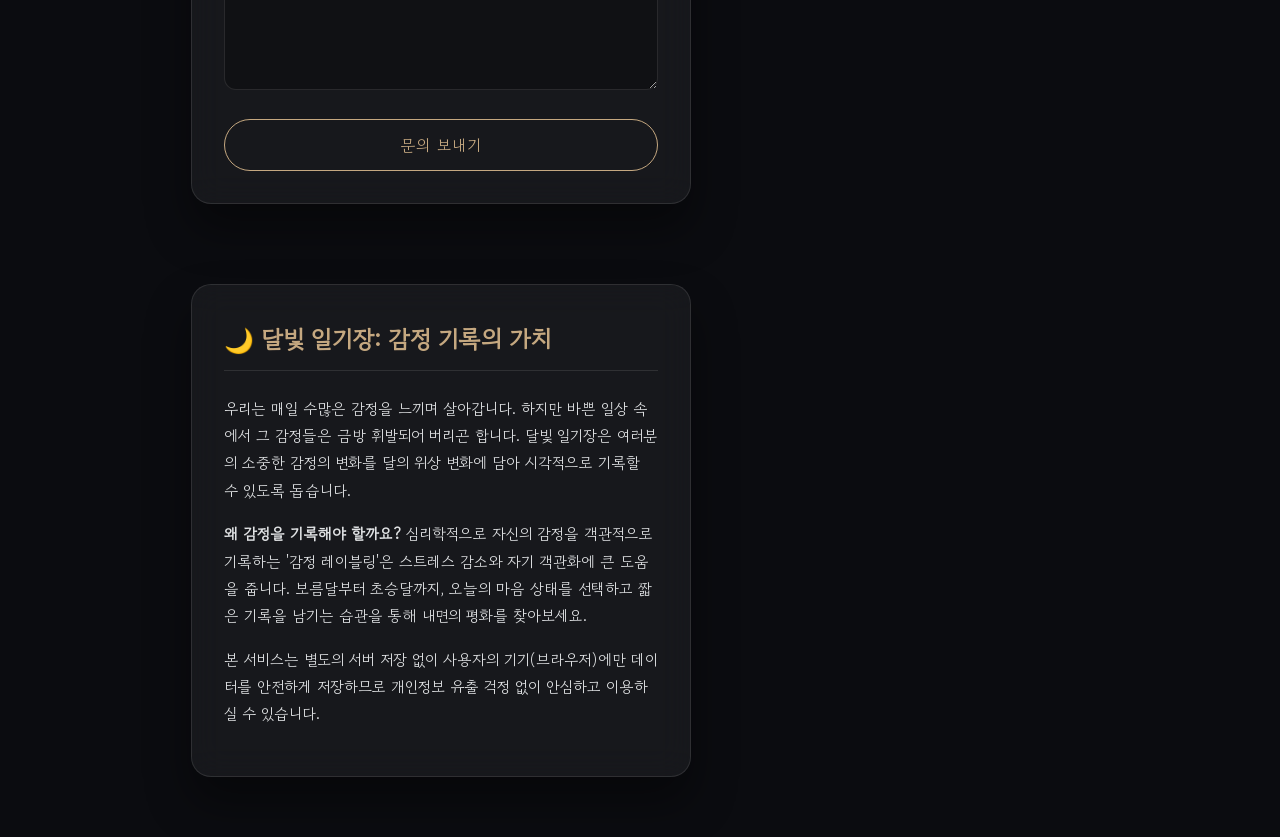
==== commit ab255b45: "docs: improve site quality for AdSense approval with navigation and content" ====
--- a/index.html
+++ b/index.html
@@ -3,7 +3,9 @@
 <head>
     <meta charset="UTF-8">
     <meta name="viewport" content="width=device-width, initial-scale=1.0">
-    <title>달빛 일기장</title>
+    <meta name="description" content="달빛 아래 감성을 기록하는 달빛 일기장. 오늘의 감정을 달 모양으로 기록하고 나만의 소중한 추억을 관리해보세요.">
+    <meta name="keywords" content="일기장, 온라인 일기, 감정 기록, 달빛 일기, 무료 일기장, HAPPY.LAB">
+    <title>달빛 일기장 - 감성적인 오늘의 기록 | HAPPY.LAB</title>
     <!-- 부드러운 폰트: 고운 돋움 적용 -->
     <link rel="preconnect" href="https://fonts.googleapis.com">
     <link rel="preconnect" href="https://fonts.gstatic.com" crossorigin>
@@ -46,6 +48,56 @@
             --star-color: #a67c52;
         }
 
+        /* 네비게이션 스타일 */
+        nav.gnb {
+            position: fixed;
+            top: 0;
+            left: 0;
+            width: 100%;
+            background: var(--glass-bg);
+            backdrop-filter: blur(10px);
+            -webkit-backdrop-filter: blur(10px);
+            border-bottom: 1px solid var(--glass-border);
+            z-index: 1000;
+            display: flex;
+            justify-content: center;
+            padding: 15px 0;
+        }
+        nav.gnb ul {
+            list-style: none;
+            display: flex;
+            gap: 25px;
+        }
+        nav.gnb a {
+            color: var(--text-main);
+            text-decoration: none;
+            font-size: 0.95rem;
+            font-weight: bold;
+            transition: color 0.3s;
+        }
+        nav.gnb a:hover { color: var(--accent); }
+
+        footer {
+            margin-top: 50px;
+            padding: 40px 20px;
+            background: rgba(0,0,0,0.2);
+            color: var(--text-muted);
+            text-align: center;
+            font-size: 0.85rem;
+            border-top: 1px solid var(--glass-border);
+        }
+        footer a { color: var(--text-muted); text-decoration: none; margin: 0 10px; }
+        footer a:hover { text-decoration: underline; color: var(--accent); }
+
+        /* 정보 섹션 스타일 */
+        .info-section {
+            margin-top: 3rem;
+            line-height: 1.8;
+            color: var(--text-main);
+        }
+        .info-section h2 { color: var(--accent); margin-bottom: 1.5rem; text-align: left; border-bottom: 1px solid var(--glass-border); padding-bottom: 10px; }
+        .info-section p { margin-bottom: 1rem; font-size: 0.95rem; text-align: left; }
+
         * {
             box-sizing: border-box;
             margin: 0;
@@ -64,6 +116,7 @@
             align-items: flex-start;
             overflow-x: hidden;
             position: relative;
+            padding-top: 60px;
         }
 
         /* 배경에 깐 짙은 그라데이션 */
@@ -96,9 +149,7 @@
             animation: twinkle infinite alternate;
         }
 
-        [data-theme="light"] .star {
-            opacity: 0.3;
-        }
+        [data-theme="light"] .star { opacity: 0.3; }
 
         @keyframes twinkle {
             0% { opacity: 0.1; transform: scale(0.8); }
@@ -108,7 +159,7 @@
         /* 달 */
         .moon {
             position: absolute;
-            top: 60px;
+            top: 100px;
             right: 15%;
             width: 90px;
             height: 90px;
@@ -149,7 +200,7 @@
             display: flex;
             flex-direction: column;
             gap: 2rem;
-            padding-top: 120px;
+            padding-top: 80px;
             padding-bottom: 60px;
         }
 
@@ -175,356 +226,73 @@
             text-shadow: 0 2px 10px rgba(255,255,255,0.05);
         }
 
-        /* 달력 (Calendar) 스타일 */
-        .calendar {
-            margin-bottom: 2rem;
-            padding: 1.2rem;
-            background: rgba(0, 0, 0, 0.1);
-            border-radius: 15px;
-            border: 1px solid var(--glass-border);
-            box-shadow: inset 0 2px 10px rgba(0,0,0,0.1);
-        }
-
-        .calendar-header {
-            display: flex;
-            justify-content: space-between;
-            align-items: center;
-            margin-bottom: 1.2rem;
-            font-size: 1.1rem;
-            font-weight: bold;
-            color: var(--text-main);
-            letter-spacing: 1px;
-        }
-
-        .calendar-header button {
-            background: var(--glass-bg);
-            border: 1px solid var(--glass-border);
-            color: var(--text-main);
-            border-radius: 50%;
-            width: 30px;
-            height: 30px;
-            display: flex;
-            justify-content: center;
-            align-items: center;
-            cursor: pointer;
-            transition: all 0.2s ease;
-        }
-
-        .calendar-header button:hover {
-            background: var(--accent);
-            color: #fff;
-            border-color: var(--accent);
-        }
-
-        .calendar-days-row {
-            display: grid;
-            grid-template-columns: repeat(7, 1fr);
-            gap: 6px;
-            text-align: center;
-            font-size: 0.85rem;
-            color: var(--text-muted);
-            margin-bottom: 0.4rem;
-        }
-
-        .calendar-grid {
-            display: grid;
-            grid-template-columns: repeat(7, 1fr);
-            gap: 6px;
-            text-align: center;
-        }
-
-        .calendar-date {
-            display: flex;
-            flex-direction: column;
-            justify-content: center;
-            align-items: center;
-            padding: 4px;
-            height: 55px; /* aspect-ratio 이슈 방지를 위해 고정 높이 지정 */
-            cursor: pointer;
-            border-radius: 12px;
-            transition: all 0.3s ease;
-            font-size: 0.95rem;
-            position: relative;
-            border: 1px solid transparent;
-        }
-
-        .calendar-date:hover {
-            background: var(--glass-bg);
-        }
-
-        .calendar-date.selected {
-            background: rgba(197, 168, 128, 0.1);
-            border: 1px solid var(--accent);
-            box-shadow: inset 0 0 10px rgba(197, 168, 128, 0.1);
-        }
-
-        span.date-num {
-            display: flex;
-            justify-content: center;
-            align-items: center;
-            width: 26px;
-            height: 26px;
-            border-radius: 50%;
-        }
-
-        .calendar-date.today span.date-num {
-            background: var(--accent);
-            font-weight: bold;
-            color: #fff;
-            box-shadow: 0 0 8px rgba(197, 168, 128, 0.3);
-        }
-
-        .calendar-date.selected span.date-num {
-            color: var(--accent);
-            font-weight: bold;
-        }
-
-        .calendar-date.other-month {
-            opacity: 0.3;
-        }
-
-        .date-emotion {
-            font-size: 0.85rem;
-            margin-top: 2px;
-            height: 18px;
-            line-height: 18px;
-        }
-
-        /* 기록 영역 (Editor) */
-        .editor-section {
-            animation: fadeIn 0.4s ease;
-        }
-
-        @keyframes fadeIn {
-            from { opacity: 0; transform: translateY(10px); }
-            to { opacity: 1; transform: translateY(0); }
-        }
-
-        .editor-header {
-            text-align: center;
-            margin-bottom: 1.5rem;
-            color: var(--text-main);
-            border-bottom: 1px solid var(--glass-border);
-            padding-bottom: 1rem;
-        }
-
-        .editor-header h2 {
-            font-size: 1.1rem;
-            font-weight: bold;
-            letter-spacing: 1px;
-            color: var(--accent);
-        }
-
-        /* 감정 선택 영역 */
-        .emotion-section {
-            margin-bottom: 1.5rem;
-        }
-
-        .emotion-section p {
-            text-align: center;
-            margin-bottom: 1rem;
-            color: var(--text-muted);
-            font-size: 0.9rem;
-        }
-
-        .emotions {
-            display: flex;
-            justify-content: space-evenly;
-            background: rgba(0,0,0,0.1);
-            border-radius: 40px;
-            padding: 8px;
-            border: 1px solid var(--glass-border);
-        }
-
-        .emotion-btn {
-            background: transparent;
-            border: none;
-            font-size: 1.5rem;
-            cursor: pointer;
-            transition: all 0.3s ease;
-            filter: grayscale(100%);
-            opacity: 0.4;
-            padding: 8px;
-            border-radius: 50%;
-        }
-
-        .emotion-btn:hover {
-            transform: scale(1.15);
-            filter: grayscale(20%);
-            opacity: 0.8;
-        }
-
-        .emotion-btn.selected {
-            transform: scale(1.25);
-            filter: grayscale(0%);
-            opacity: 1;
-            background: var(--glass-bg);
-            box-shadow: 0 0 15px rgba(255,255,255,0.1);
-        }
-
-        /* 텍스트 입력 영역 */
-        .diary-input {
-            width: 100%;
-            min-height: 180px;
-            background: var(--input-bg);
-            border: 1px solid var(--glass-border);
-            border-radius: 12px;
-            padding: 1.2rem;
-            color: var(--text-main);
-            font-family: inherit;
-            font-size: 0.95rem;
-            line-height: 1.8;
-            resize: vertical;
-            transition: all 0.3s ease;
-        }
-
-        .diary-input:focus {
-            outline: none;
-            border-color: var(--accent);
-            box-shadow: 0 0 15px rgba(197, 168, 128, 0.15);
-            background: var(--glass-bg);
-        }
-
-        .diary-input::placeholder {
-            color: var(--text-muted);
-            opacity: 0.5;
-        }
-
-        /* 하단 버튼들 */
-        .button-row {
-            display: flex;
-            gap: 1rem;
-            margin-top: 1.5rem;
-        }
-
-        button {
-            padding: 0.8rem;
-            background: transparent;
-            font-family: inherit;
-            font-size: 1rem;
-            border-radius: 30px;
-            cursor: pointer;
-            transition: all 0.3s ease;
-            letter-spacing: 1px;
-        }
-
-        button.save-btn {
-            flex-grow: 1;
-            border: 1px solid var(--accent);
-            color: var(--accent);
-        }
-
-        button.save-btn:hover {
-            background: var(--accent);
-            color: #fff;
-            box-shadow: 0 0 15px rgba(197, 168, 128, 0.3);
-            font-weight: bold;
-        }
-
-        button.delete-btn {
-            width: 30%;
-            border: 1px solid #e06c75;
-            color: #e06c75;
-            display: none; /* 데이터가 있을 때만 보이도록 설정 */
-        }
-
-        button.delete-btn:hover {
-            background: #e06c75;
-            color: #fff;
-            box-shadow: 0 0 15px rgba(224, 108, 117, 0.3);
-            font-weight: bold;
-        }
-
-        /* 제휴 문의 폼 스타일 */
-        .contact-form {
-            display: flex;
-            flex-direction: column;
-            gap: 1rem;
-        }
-
-        .contact-form label {
-            font-size: 0.85rem;
-            color: var(--text-muted);
-            margin-bottom: 0.4rem;
-            display: block;
-            padding-left: 0.5rem;
-        }
-
-        .contact-form input, 
-        .contact-form textarea {
-            width: 100%;
-            background: var(--input-bg);
-            border: 1px solid var(--glass-border);
-            border-radius: 12px;
-            padding: 0.9rem;
-            color: var(--text-main);
-            font-family: inherit;
-            font-size: 0.95rem;
-            transition: all 0.3s ease;
-        }
-
-        .contact-form input:focus, 
-        .contact-form textarea:focus {
-            outline: none;
-            border-color: var(--accent);
-            box-shadow: 0 0 15px rgba(197, 168, 128, 0.15);
-            background: var(--glass-bg);
-        }
-
-        .contact-form button[type="submit"] {
-            width: 100%;
-            margin-top: 0.5rem;
-            border: 1px solid var(--accent);
-            color: var(--accent);
-            padding: 0.8rem;
-            background: transparent;
-            font-family: inherit;
-            font-size: 1rem;
-            border-radius: 30px;
-            cursor: pointer;
-            transition: all 0.3s ease;
-            letter-spacing: 1px;
-        }
-
-        .contact-form button[type="submit"]:hover {
-            background: var(--accent);
-            color: #fff;
-            box-shadow: 0 0 15px rgba(197, 168, 128, 0.3);
-            font-weight: bold;
-        }
-
-        /* 테마 토글 버튼 전용 스타일 */
-        .theme-toggle-btn {
-            color: var(--text-main);
-            text-decoration: none;
-            font-size: 0.9rem;
-            background: var(--glass-bg);
-            padding: 8px 15px;
-            border-radius: 20px;
-            border: 1px solid var(--glass-border);
-            backdrop-filter: blur(5px);
-            cursor: pointer;
-            display: flex;
-            align-items: center;
-            gap: 5px;
-        }
+        .calendar { margin-bottom: 2rem; padding: 1.2rem; background: rgba(0, 0, 0, 0.1); border-radius: 15px; border: 1px solid var(--glass-border); box-shadow: inset 0 2px 10px rgba(0,0,0,0.1); }
+        .calendar-header { display: flex; justify-content: space-between; align-items: center; margin-bottom: 1.2rem; font-size: 1.1rem; font-weight: bold; color: var(--text-main); letter-spacing: 1px; }
+        .calendar-header button { background: var(--glass-bg); border: 1px solid var(--glass-border); color: var(--text-main); border-radius: 50%; width: 30px; height: 30px; display: flex; justify-content: center; align-items: center; cursor: pointer; transition: all 0.2s ease; }
+        .calendar-header button:hover { background: var(--accent); color: #fff; border-color: var(--accent); }
+        .calendar-days-row { display: grid; grid-template-columns: repeat(7, 1fr); gap: 6px; text-align: center; font-size: 0.85rem; color: var(--text-muted); margin-bottom: 0.4rem; }
+        .calendar-grid { display: grid; grid-template-columns: repeat(7, 1fr); gap: 6px; text-align: center; }
+        .calendar-date { display: flex; flex-direction: column; justify-content: center; align-items: center; padding: 4px; height: 55px; cursor: pointer; border-radius: 12px; transition: all 0.3s ease; font-size: 0.95rem; position: relative; border: 1px solid transparent; }
+        .calendar-date:hover { background: var(--glass-bg); }
+        .calendar-date.selected { background: rgba(197, 168, 128, 0.1); border: 1px solid var(--accent); box-shadow: inset 0 0 10px rgba(197, 168, 128, 0.1); }
+        span.date-num { display: flex; justify-content: center; align-items: center; width: 26px; height: 26px; border-radius: 50%; }
+        .calendar-date.today span.date-num { background: var(--accent); font-weight: bold; color: #fff; box-shadow: 0 0 8px rgba(197, 168, 128, 0.3); }
+        .calendar-date.selected span.date-num { color: var(--accent); font-weight: bold; }
+        .calendar-date.other-month { opacity: 0.3; }
+        .date-emotion { font-size: 0.85rem; margin-top: 2px; height: 18px; line-height: 18px; }
+
+        .editor-section { animation: fadeIn 0.4s ease; }
+        @keyframes fadeIn { from { opacity: 0; transform: translateY(10px); } to { opacity: 1; transform: translateY(0); } }
+        .editor-header { text-align: center; margin-bottom: 1.5rem; color: var(--text-main); border-bottom: 1px solid var(--glass-border); padding-bottom: 1rem; }
+        .editor-header h2 { font-size: 1.1rem; font-weight: bold; letter-spacing: 1px; color: var(--accent); }
+        .emotion-section { margin-bottom: 1.5rem; }
+        .emotion-section p { text-align: center; margin-bottom: 1rem; color: var(--text-muted); font-size: 0.9rem; }
+        .emotions { display: flex; justify-content: space-evenly; background: rgba(0,0,0,0.1); border-radius: 40px; padding: 8px; border: 1px solid var(--glass-border); }
+        .emotion-btn { background: transparent; border: none; font-size: 1.5rem; cursor: pointer; transition: all 0.3s ease; filter: grayscale(100%); opacity: 0.4; padding: 8px; border-radius: 50%; }
+        .emotion-btn:hover { transform: scale(1.15); filter: grayscale(20%); opacity: 0.8; }
+        .emotion-btn.selected { transform: scale(1.25); filter: grayscale(0%); opacity: 1; background: var(--glass-bg); box-shadow: 0 0 15px rgba(255,255,255,0.1); }
+        .diary-input { width: 100%; min-height: 180px; background: var(--input-bg); border: 1px solid var(--glass-border); border-radius: 12px; padding: 1.2rem; color: var(--text-main); font-family: inherit; font-size: 0.95rem; line-height: 1.8; resize: vertical; transition: all 0.3s ease; }
+        .diary-input:focus { outline: none; border-color: var(--accent); box-shadow: 0 0 15px rgba(197, 168, 128, 0.15); background: var(--glass-bg); }
+        .diary-input::placeholder { color: var(--text-muted); opacity: 0.5; }
+        .button-row { display: flex; gap: 1rem; margin-top: 1.5rem; }
+        button { padding: 0.8rem; background: transparent; font-family: inherit; font-size: 1rem; border-radius: 30px; cursor: pointer; transition: all 0.3s ease; letter-spacing: 1px; }
+        button.save-btn { flex-grow: 1; border: 1px solid var(--accent); color: var(--accent); }
+        button.save-btn:hover { background: var(--accent); color: #fff; box-shadow: 0 0 15px rgba(197, 168, 128, 0.3); font-weight: bold; }
+        button.delete-btn { width: 30%; border: 1px solid #e06c75; color: #e06c75; display: none; }
+        button.delete-btn:hover { background: #e06c75; color: #fff; box-shadow: 0 0 15px rgba(224, 108, 117, 0.3); font-weight: bold; }
+
+        .contact-form { display: flex; flex-direction: column; gap: 1rem; }
+        .contact-form label { font-size: 0.85rem; color: var(--text-muted); margin-bottom: 0.4rem; display: block; padding-left: 0.5rem; }
+        .contact-form input, .contact-form textarea { width: 100%; background: var(--input-bg); border: 1px solid var(--glass-border); border-radius: 12px; padding: 0.9rem; color: var(--text-main); font-family: inherit; font-size: 0.95rem; transition: all 0.3s ease; }
+        .contact-form input:focus, .contact-form textarea:focus { outline: none; border-color: var(--accent); box-shadow: 0 0 15px rgba(197, 168, 128, 0.15); background: var(--glass-bg); }
+        .contact-form button[type="submit"] { width: 100%; margin-top: 0.5rem; border: 1px solid var(--accent); color: var(--accent); padding: 0.8rem; background: transparent; font-family: inherit; font-size: 1rem; border-radius: 30px; cursor: pointer; transition: all 0.3s ease; letter-spacing: 1px; }
+        .contact-form button[type="submit"]:hover { background: var(--accent); color: #fff; box-shadow: 0 0 15px rgba(197, 168, 128, 0.3); font-weight: bold; }
+
+        .theme-toggle-btn { color: var(--text-main); text-decoration: none; font-size: 0.9rem; background: var(--glass-bg); padding: 8px 15px; border-radius: 20px; border: 1px solid var(--glass-border); backdrop-filter: blur(5px); cursor: pointer; display: flex; align-items: center; gap: 5px; }
 
         @media (max-width: 480px) {
             .glass-panel { padding: 1.5rem; }
-            .moon { width: 70px; height: 70px; top: 40px; right: 20px; }
-            .container { padding-top: 100px; }
+            .moon { width: 70px; height: 70px; top: 80px; right: 20px; }
+            .container { padding-top: 60px; }
             h1 { font-size: 1.4rem; }
             .emotion-btn { font-size: 1.3rem; }
             .calendar-date { font-size: 0.85rem; padding: 4px 0; }
         }
     </style>
 </head>
-<body>
+<body class="dark-mode">
+    <nav class="gnb">
+        <ul>
+            <li><a href="index.html">달빛 일기장</a></li>
+            <li><a href="index1.html">돌림판 & AI 테스트</a></li>
+            <li><a href="privacy.html">개인정보처리방침</a></li>
+        </ul>
+    </nav>
 
     <div class="stars" id="stars"></div>
     <div class="moon"></div>
 
-    <div style="position: fixed; top: 20px; left: 20px; z-index: 100; display: flex; gap: 10px;">
+    <div style="position: fixed; top: 80px; left: 20px; z-index: 100; display: flex; gap: 10px;">
         <a href="#contact-section" style="color: var(--text-main); text-decoration: none; font-size: 0.9rem; background: var(--glass-bg); padding: 8px 15px; border-radius: 20px; border: 1px solid var(--glass-border); backdrop-filter: blur(5px);">제휴 문의</a>
         <button id="theme-toggle" class="theme-toggle-btn">
             <span id="theme-icon">🌙</span>
@@ -536,7 +304,6 @@
         <div class="glass-panel">
             <h1>달빛 아래, 나의 기록</h1>
             
-            <!-- 달력 영역 -->
             <div class="calendar">
                 <div class="calendar-header">
                     <button id="prev-month">◀</button>
@@ -546,17 +313,13 @@
                 <div class="calendar-days-row">
                     <span>일</span><span>월</span><span>화</span><span>수</span><span>목</span><span>금</span><span>토</span>
                 </div>
-                <div class="calendar-grid" id="calendar-grid">
-                    <!-- 날짜들이 여기에 렌더링됩니다 -->
-                </div>
+                <div class="calendar-grid" id="calendar-grid"></div>
             </div>
 
-            <!-- 편집 영역 -->
             <div class="editor-section">
                 <div class="editor-header">
                     <h2 id="selected-date-text"></h2>
                 </div>
-
                 <div class="emotion-section">
                     <p>이 날의 당신은 어떤 달이었나요?</p>
                     <div class="emotions" id="emotion-selector">
@@ -567,18 +330,14 @@
                         <button class="emotion-btn" data-emotion="🌑" title="우울하고 어두움">🌑</button>
                     </div>
                 </div>
-
                 <textarea id="diary-text" class="diary-input" placeholder="스쳐가는 생각과 감정들을 적어보세요..."></textarea>
-                
                 <div class="button-row">
                     <button class="delete-btn" id="delete-btn">지우기</button>
                     <button class="save-btn" id="save-btn">기록 남기기</button>
                 </div>
             </div>
-
         </div>
 
-        <!-- 제휴 문의 영역 -->
         <div class="glass-panel" id="contact-section">
             <h1>제휴 문의</h1>
             <p style="text-align: center; color: var(--text-muted); font-size: 0.9rem; margin-bottom: 1.5rem; line-height: 1.6;">
@@ -597,28 +356,39 @@
             </form>
         </div>
 
+        <!-- 애드센스 승인을 위한 정보 섹션 -->
+        <div class="glass-panel info-section">
+            <h2>🌙 달빛 일기장: 감정 기록의 가치</h2>
+            <p>우리는 매일 수많은 감정을 느끼며 살아갑니다. 하지만 바쁜 일상 속에서 그 감정들은 금방 휘발되어 버리곤 합니다. 달빛 일기장은 여러분의 소중한 감정의 변화를 달의 위상 변화에 담아 시각적으로 기록할 수 있도록 돕습니다.</p>
+            <p><strong>왜 감정을 기록해야 할까요?</strong> 심리학적으로 자신의 감정을 객관적으로 기록하는 '감정 레이블링'은 스트레스 감소와 자기 객관화에 큰 도움을 줍니다. 보름달부터 초승달까지, 오늘의 마음 상태를 선택하고 짧은 기록을 남기는 습관을 통해 내면의 평화를 찾아보세요.</p>
+            <p>본 서비스는 별도의 서버 저장 없이 사용자의 기기(브라우저)에만 데이터를 안전하게 저장하므로 개인정보 유출 걱정 없이 안심하고 이용하실 수 있습니다.</p>
+        </div>
     </div>
 
+    <footer>
+        <p>© 2026 HAPPY.LAB. All rights reserved.</p>
+        <p>
+            <a href="index.html">달빛 일기장</a> | 
+            <a href="index1.html">돌림판 & AI 테스트</a> | 
+            <a href="privacy.html">개인정보처리방침</a>
+        </p>
+    </footer>
+
     <script>
-        // 전역 상태
         let currentDate = new Date();
         let selectedDate = new Date();
         let entries = {};
         let selectedEmotion = null;
 
-        // 초기화
         document.addEventListener('DOMContentLoaded', () => {
             initTheme();
             createStars();
             loadEntriesFromStorage();
             renderCalendar();
             loadEditorForSelectedDate();
-
-            // 이벤트 리스너 등록
             initEventListeners();
         });
 
-        // 테마 초기화
         function initTheme() {
             const savedTheme = localStorage.getItem('moonlight_theme') || 'dark';
             document.documentElement.setAttribute('data-theme', savedTheme);
@@ -628,13 +398,8 @@
         function updateThemeUI(theme) {
             const icon = document.getElementById('theme-icon');
             const text = document.getElementById('theme-text');
-            if (theme === 'light') {
-                icon.innerText = '☀️';
-                text.innerText = '화이트 모드';
-            } else {
-                icon.innerText = '🌙';
-                text.innerText = '블랙 모드';
-            }
+            if (theme === 'light') { icon.innerText = '☀️'; text.innerText = '화이트 모드'; }
+            else { icon.innerText = '🌙'; text.innerText = '블랙 모드'; }
         }
 
         function toggleTheme() {
@@ -645,253 +410,107 @@
             updateThemeUI(newTheme);
         }
 
-        // 별 배경 생성
         function createStars() {
             const starsContainer = document.getElementById('stars');
-            const numStars = 100;
-
-            for (let i = 0; i < numStars; i++) {
+            for (let i = 0; i < 100; i++) {
                 const star = document.createElement('div');
                 star.classList.add('star');
-                
-                const x = Math.random() * 100;
-                const y = Math.random() * 100;
-                const size = Math.random() * 2 + 0.5;
-                const duration = Math.random() * 3 + 2;
-                const delay = Math.random() * 5;
-
-                star.style.left = `${x}%`;
-                star.style.top = `${y}%`;
-                star.style.width = `${size}px`;
-                star.style.height = `${size}px`;
-                star.style.animationDuration = `${duration}s`;
-                star.style.animationDelay = `${delay}s`;
-
-                if (Math.random() > 0.8) {
-                    star.style.opacity = '0.7';
-                    star.style.boxShadow = '0 0 4px #fff';
-                }
-
+                star.style.left = `${Math.random() * 100}%`;
+                star.style.top = `${Math.random() * 100}%`;
+                star.style.width = `${Math.random() * 2 + 0.5}px`;
+                star.style.height = star.style.width;
+                star.style.animationDuration = `${Math.random() * 3 + 2}s`;
                 starsContainer.appendChild(star);
             }
         }
 
-        // 로컬 스토리지에서 기록 불러오기
         function loadEntriesFromStorage() {
             let raw = localStorage.getItem('moonlight_diaries_v2');
-            if (raw) {
-                entries = JSON.parse(raw);
-            } else {
-                // 이전 버전(배열 형태) 데이터가 있다면 마이그레이션
-                let old = JSON.parse(localStorage.getItem('moonlight_diaries'));
-                if (Array.isArray(old)) {
-                    old.forEach(e => {
-                        const d = new Date(e.date || Date.now());
-                        entries[formatDateKey(d)] = {
-                            emotion: e.emotion,
-                            text: e.text,
-                            updatedAt: e.date
-                        };
-                    });
-                    saveEntriesToStorage();
-                }
-            }
-        }
-
-        function saveEntriesToStorage() {
-            localStorage.setItem('moonlight_diaries_v2', JSON.stringify(entries));
-        }
-
-        function formatDateKey(dateObj) {
-            const y = dateObj.getFullYear();
-            const m = String(dateObj.getMonth() + 1).padStart(2, '0');
-            const d = String(dateObj.getDate()).padStart(2, '0');
-            return `${y}-${m}-${d}`;
-        }
+            if (raw) entries = JSON.parse(raw);
+        }
+
+        function saveEntriesToStorage() { localStorage.setItem('moonlight_diaries_v2', JSON.stringify(entries)); }
+        function formatDateKey(dateObj) { return `${dateObj.getFullYear()}-${String(dateObj.getMonth() + 1).padStart(2, '0')}-${String(dateObj.getDate()).padStart(2, '0')}`; }
 
         function renderCalendar() {
             const monthYear = document.getElementById('calendar-month-year');
             const grid = document.getElementById('calendar-grid');
-            
             const year = currentDate.getFullYear();
             const month = currentDate.getMonth();
-
             monthYear.innerText = `${year}년 ${month + 1}월`;
             grid.innerHTML = '';
-
-            const firstDayIndex = new Date(year, month, 1).getDay(); // 일요일 0
+            const firstDay = new Date(year, month, 1).getDay();
             const lastDay = new Date(year, month + 1, 0).getDate();
-            const prevMonthLastDay = new Date(year, month, 0).getDate();
-
-            // 이전 달 날짜들
-            for (let i = firstDayIndex; i > 0; i--) {
-                const d = prevMonthLastDay - i + 1;
-                const cell = createDateCell(new Date(year, month - 1, d), true);
-                grid.appendChild(cell);
-            }
-
-            // 현재 달 날짜들
-            for (let i = 1; i <= lastDay; i++) {
-                const cell = createDateCell(new Date(year, month, i), false);
-                grid.appendChild(cell);
-            }
-
-            // 다음 달 날짜들 (총 42칸을 채우기 위해)
-            const totalCells = grid.children.length;
-            for (let i = 1; i <= 42 - totalCells; i++) {
-                const cell = createDateCell(new Date(year, month + 1, i), true);
-                grid.appendChild(cell);
-            }
-        }
-
-        function createDateCell(dateObj, isOtherMonth) {
+            const prevLastDay = new Date(year, month, 0).getDate();
+            for (let i = firstDay; i > 0; i--) grid.appendChild(createDateCell(new Date(year, month - 1, prevLastDay - i + 1), true));
+            for (let i = 1; i <= lastDay; i++) grid.appendChild(createDateCell(new Date(year, month, i), false));
+            const total = grid.children.length;
+            for (let i = 1; i <= 42 - total; i++) grid.appendChild(createDateCell(new Date(year, month + 1, i), true));
+        }
+
+        function createDateCell(dateObj, isOther) {
             const div = document.createElement('div');
             div.classList.add('calendar-date');
-            if (isOtherMonth) div.classList.add('other-month');
-
+            if (isOther) div.classList.add('other-month');
             const today = new Date();
-            if (dateObj.getDate() === today.getDate() && 
-                dateObj.getMonth() === today.getMonth() && 
-                dateObj.getFullYear() === today.getFullYear()) {
-                div.classList.add('today');
-            }
-
-            if (dateObj.getDate() === selectedDate.getDate() && 
-                dateObj.getMonth() === selectedDate.getMonth() && 
-                dateObj.getFullYear() === selectedDate.getFullYear()) {
-                div.classList.add('selected');
-            }
-
-            const dayNum = document.createElement('span');
-            dayNum.classList.add('date-num');
-            dayNum.innerText = dateObj.getDate();
-            div.appendChild(dayNum);
-
-            const dateKey = formatDateKey(dateObj);
-            const emotionDiv = document.createElement('div');
-            emotionDiv.classList.add('date-emotion');
-            
-            if (entries[dateKey] && entries[dateKey].emotion) {
-                emotionDiv.innerText = entries[dateKey].emotion;
-            }
-            div.appendChild(emotionDiv);
-
+            if (dateObj.toDateString() === today.toDateString()) div.classList.add('today');
+            if (dateObj.toDateString() === selectedDate.toDateString()) div.classList.add('selected');
+            const num = document.createElement('span');
+            num.classList.add('date-num');
+            num.innerText = dateObj.getDate();
+            div.appendChild(num);
+            const emo = document.createElement('div');
+            emo.classList.add('date-emotion');
+            const key = formatDateKey(dateObj);
+            if (entries[key]) emo.innerText = entries[key].emotion;
+            div.appendChild(emo);
             div.addEventListener('click', () => {
                 selectedDate = new Date(dateObj);
-                if (isOtherMonth) {
-                    currentDate = new Date(dateObj);
-                    renderCalendar();
-                } else {
-                    renderCalendar();
-                }
+                if (isOther) currentDate = new Date(dateObj);
+                renderCalendar();
                 loadEditorForSelectedDate();
             });
-
             return div;
         }
 
         function loadEditorForSelectedDate() {
-            const title = document.getElementById('selected-date-text');
             const diaryText = document.getElementById('diary-text');
-            const emotionBtns = document.querySelectorAll('.emotion-btn');
+            const btns = document.querySelectorAll('.emotion-btn');
+            document.getElementById('selected-date-text').innerText = `${selectedDate.getFullYear()}년 ${selectedDate.getMonth() + 1}월 ${selectedDate.getDate()}일`;
+            const entry = entries[formatDateKey(selectedDate)];
+            diaryText.value = entry ? entry.text : '';
+            btns.forEach(b => b.classList.remove('selected'));
+            selectedEmotion = entry ? entry.emotion : null;
+            if (selectedEmotion) btns.forEach(b => { if(b.dataset.emotion === selectedEmotion) b.classList.add('selected'); });
+            document.getElementById('delete-btn').style.display = entry ? 'block' : 'none';
+        }
+
+        function initEventListeners() {
+            const btns = document.querySelectorAll('.emotion-btn');
+            const saveBtn = document.getElementById('save-btn');
             const deleteBtn = document.getElementById('delete-btn');
-
-            title.innerText = `${selectedDate.getFullYear()}년 ${selectedDate.getMonth() + 1}월 ${selectedDate.getDate()}일`;
-
-            const dateKey = formatDateKey(selectedDate);
-            const entry = entries[dateKey];
-
-            // 폼 초기화
-            diaryText.value = '';
-            emotionBtns.forEach(b => b.classList.remove('selected'));
-            selectedEmotion = null;
-
-            if (entry) {
-                diaryText.value = entry.text || '';
-                if (entry.emotion) {
-                    selectedEmotion = entry.emotion;
-                    emotionBtns.forEach(b => {
-                        if(b.getAttribute('data-emotion') === entry.emotion) {
-                            b.classList.add('selected');
-                        }
-                    });
-                }
-                deleteBtn.style.display = 'block';
-            } else {
-                deleteBtn.style.display = 'none';
-            }
-        }
-
-        function initEventListeners() {
-            const emotionBtns = document.querySelectorAll('.emotion-btn');
-            const saveBtn = document.getElementById('save-btn');
-            const diaryText = document.getElementById('diary-text');
-            const deleteBtn = document.getElementById('delete-btn');
-            const themeToggle = document.getElementById('theme-toggle');
-
-            themeToggle.addEventListener('click', toggleTheme);
-
-            document.getElementById('prev-month').addEventListener('click', () => {
-                currentDate.setMonth(currentDate.getMonth() - 1);
+            document.getElementById('theme-toggle').addEventListener('click', toggleTheme);
+            document.getElementById('prev-month').addEventListener('click', () => { currentDate.setMonth(currentDate.getMonth() - 1); renderCalendar(); });
+            document.getElementById('next-month').addEventListener('click', () => { currentDate.setMonth(currentDate.getMonth() + 1); renderCalendar(); });
+            btns.forEach(btn => btn.addEventListener('click', () => { btns.forEach(b => b.classList.remove('selected')); btn.classList.add('selected'); selectedEmotion = btn.dataset.emotion; }));
+            saveBtn.addEventListener('click', () => {
+                const text = document.getElementById('diary-text').value.trim();
+                if (!selectedEmotion && text) { alert('감정 달을 선택해주세요.'); return; }
+                if (!text && !selectedEmotion) { alert('기록을 입력해주세요.'); return; }
+                entries[formatDateKey(selectedDate)] = { emotion: selectedEmotion || '', text: text, updatedAt: new Date().toISOString() };
+                saveEntriesToStorage();
                 renderCalendar();
+                loadEditorForSelectedDate();
+                const original = saveBtn.innerText;
+                saveBtn.innerText = '저장 완료 ✨';
+                setTimeout(() => saveBtn.innerText = original, 2000);
             });
-
-            document.getElementById('next-month').addEventListener('click', () => {
-                currentDate.setMonth(currentDate.getMonth() + 1);
-                renderCalendar();
-            });
-
-            emotionBtns.forEach(btn => {
-                btn.addEventListener('click', () => {
-                    emotionBtns.forEach(b => b.classList.remove('selected'));
-                    btn.classList.add('selected');
-                    selectedEmotion = btn.getAttribute('data-emotion');
-                });
-            });
-
-            saveBtn.addEventListener('click', () => {
-                const text = diaryText.value.trim();
-                
-                if (!selectedEmotion && text) {
-                    alert('오늘의 감정을 닮은 달을 먼저 선택해주세요.');
-                    return;
-                }
-                if (!text && !selectedEmotion) {
-                    alert('기록할 내용을 입력해주세요.');
-                    return;
-                }
-
-                const dateKey = formatDateKey(selectedDate);
-                entries[dateKey] = {
-                    emotion: selectedEmotion || '',
-                    text: text,
-                    updatedAt: new Date().toISOString()
-                };
-
-                saveEntriesToStorage();
-                renderCalendar(); 
-                
-                deleteBtn.style.display = 'block';
-
-                const originalText = saveBtn.innerText;
-                saveBtn.innerText = '저장되었습니다 ✨';
-                setTimeout(() => {
-                    saveBtn.innerText = originalText;
-                }, 2000);
-            });
-
             deleteBtn.addEventListener('click', () => {
-                if(confirm('이 날의 기록을 지우시겠습니까?')) {
-                    const dateKey = formatDateKey(selectedDate);
-                    delete entries[dateKey];
+                if (confirm('기록을 지우시겠습니까?')) {
+                    delete entries[formatDateKey(selectedDate)];
                     saveEntriesToStorage();
-                    
-                    diaryText.value = '';
-                    selectedEmotion = null;
-                    emotionBtns.forEach(b => b.classList.remove('selected'));
                     renderCalendar();
-                    
-                    deleteBtn.style.display = 'none';
+                    loadEditorForSelectedDate();
                 }
             });
         }
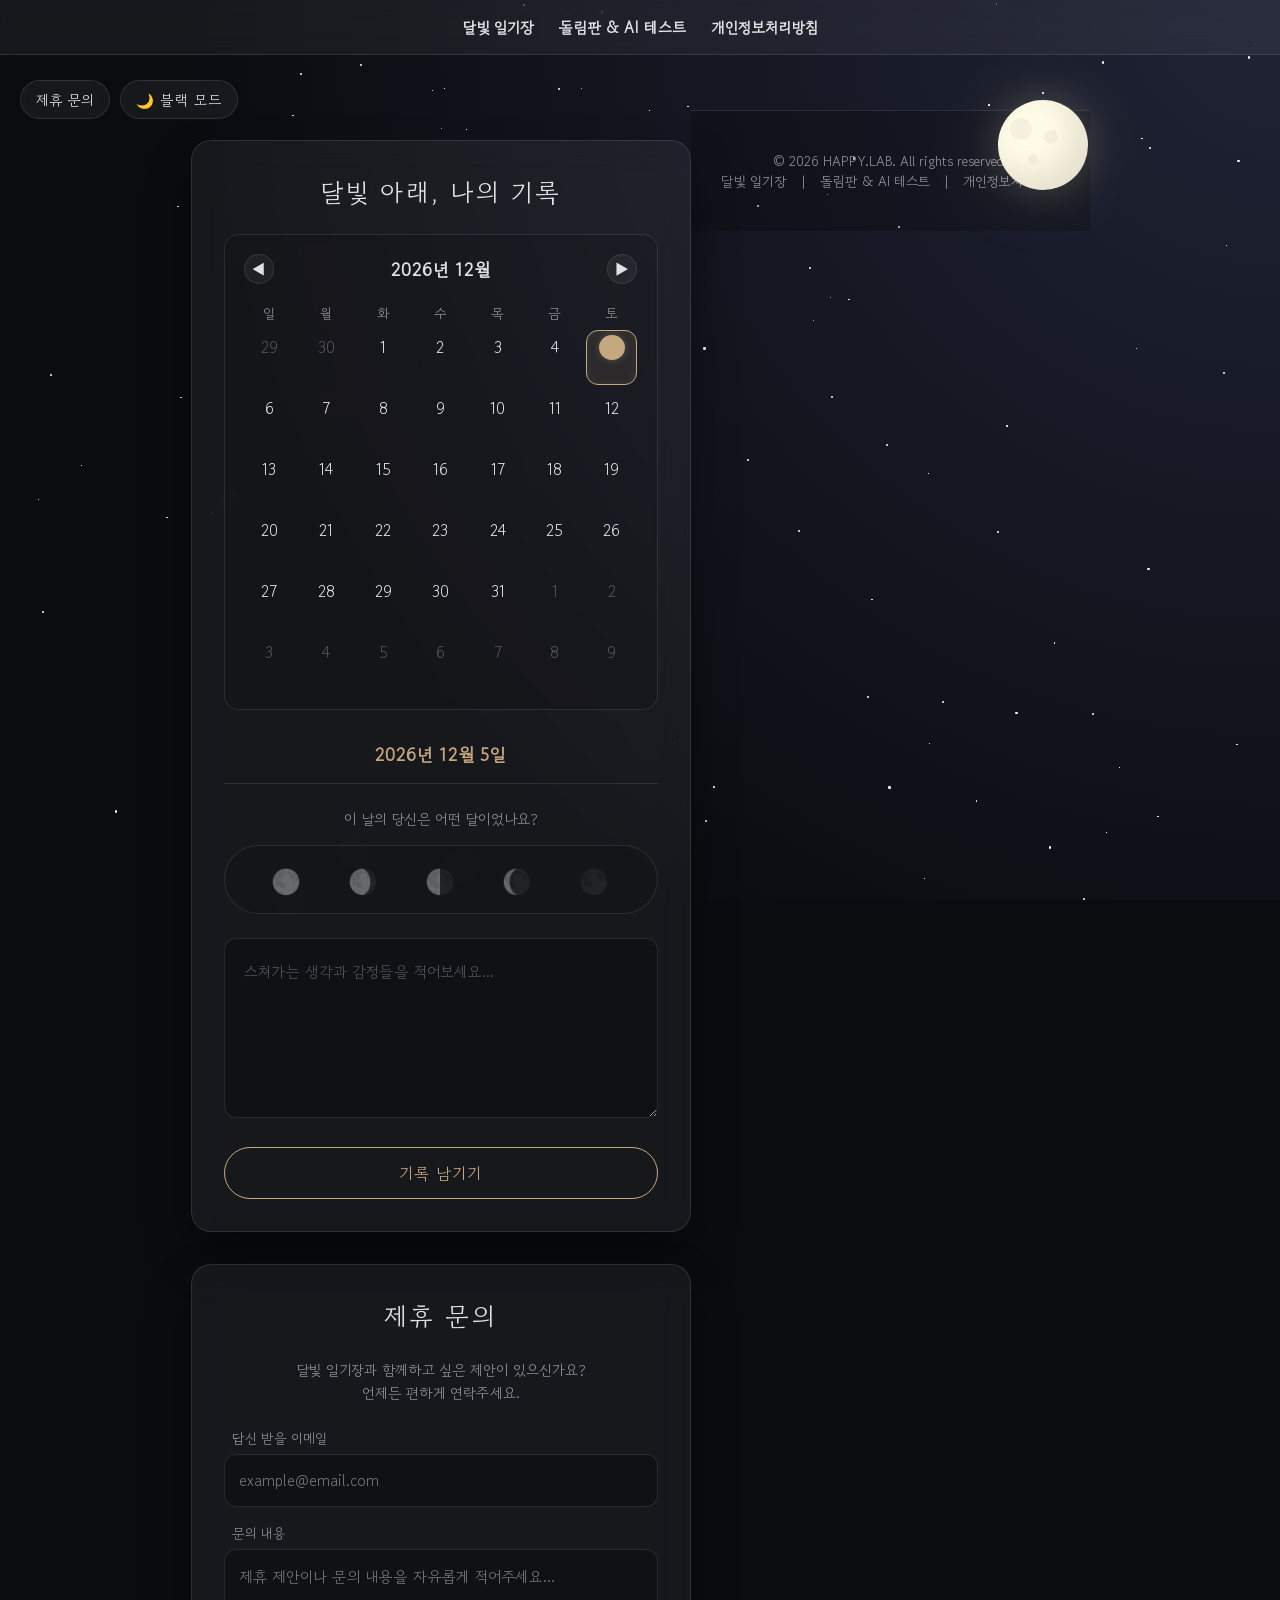
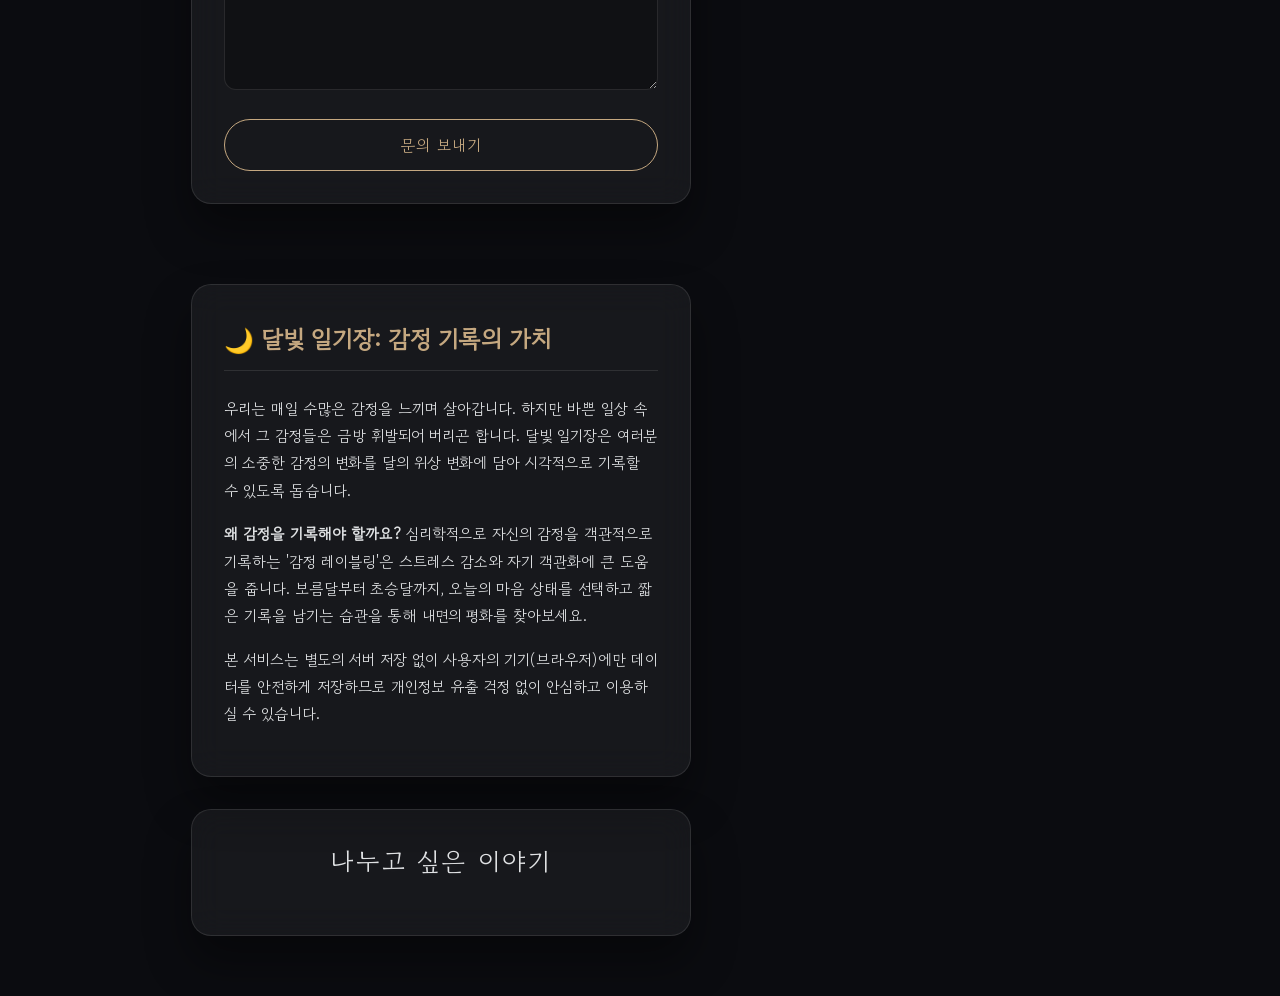
==== commit 4549ada7: "Add Disqus comment feature to index.html and index1.html" ====
--- a/index.html
+++ b/index.html
@@ -363,6 +363,30 @@
             <p><strong>왜 감정을 기록해야 할까요?</strong> 심리학적으로 자신의 감정을 객관적으로 기록하는 '감정 레이블링'은 스트레스 감소와 자기 객관화에 큰 도움을 줍니다. 보름달부터 초승달까지, 오늘의 마음 상태를 선택하고 짧은 기록을 남기는 습관을 통해 내면의 평화를 찾아보세요.</p>
             <p>본 서비스는 별도의 서버 저장 없이 사용자의 기기(브라우저)에만 데이터를 안전하게 저장하므로 개인정보 유출 걱정 없이 안심하고 이용하실 수 있습니다.</p>
         </div>
+
+        <!-- 댓글 기능 섹션 -->
+        <div class="glass-panel">
+            <h1>나누고 싶은 이야기</h1>
+            <div id="disqus_thread"></div>
+            <script>
+                /**
+                *  RECOMMENDED CONFIGURATION VARIABLES: EDIT AND UNCOMMENT THE SECTION BELOW TO INSERT DYNAMIC VALUES FROM YOUR PLATFORM OR CMS.
+                *  LEARN WHY DEFINING THESE VARIABLES IS IMPORTANT: https://disqus.com/admin/universalcode/#configuration-variables    */
+                /*
+                var disqus_config = function () {
+                this.page.url = PAGE_URL;  // Replace PAGE_URL with your page's canonical URL variable
+                this.page.identifier = PAGE_IDENTIFIER; // Replace PAGE_IDENTIFIER with your page's unique identifier variable
+                };
+                */
+                (function() { // DON'T EDIT BELOW THIS LINE
+                var d = document, s = d.createElement('script');
+                s.src = 'https://moon-diary.disqus.com/embed.js';
+                s.setAttribute('data-timestamp', +new Date());
+                (d.head || d.body).appendChild(s);
+                })();
+            </script>
+            <noscript>Please enable JavaScript to view the <a href="https://disqus.com/?ref_noscript">comments powered by Disqus.</a></noscript>
+        </div>
     </div>
 
     <footer>
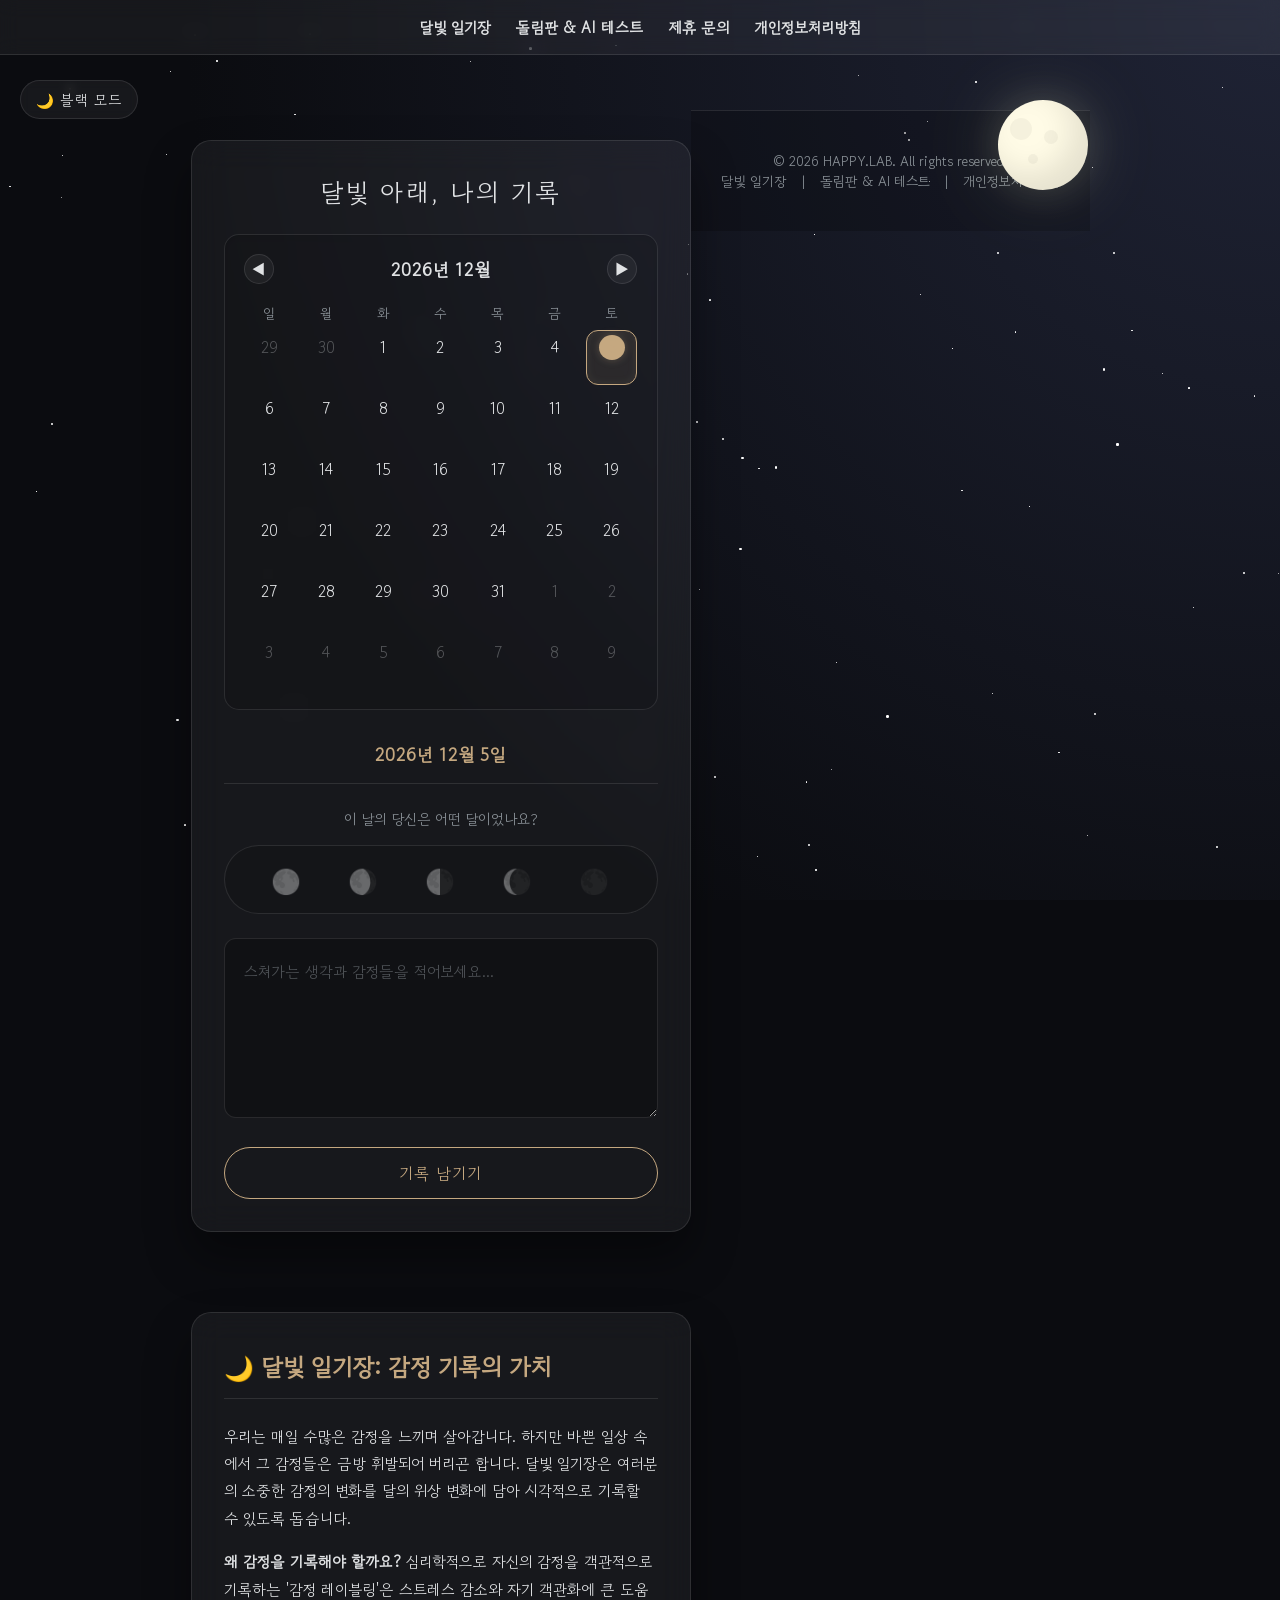
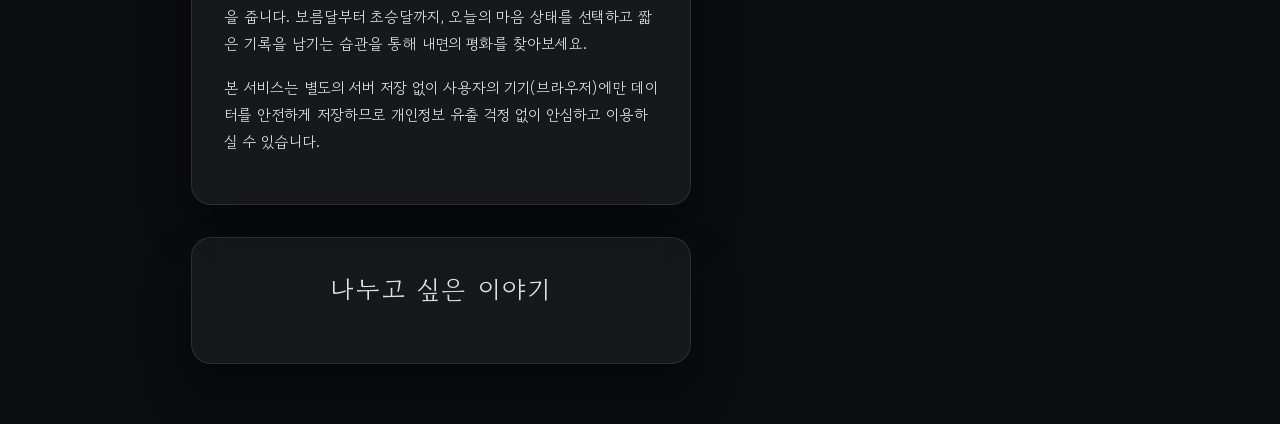
==== commit 67b9f113: "Separate affiliate inquiry into a standalone contact page" ====
--- a/index.html
+++ b/index.html
@@ -285,6 +285,7 @@
         <ul>
             <li><a href="index.html">달빛 일기장</a></li>
             <li><a href="index1.html">돌림판 & AI 테스트</a></li>
+            <li><a href="contact.html">제휴 문의</a></li>
             <li><a href="privacy.html">개인정보처리방침</a></li>
         </ul>
     </nav>
@@ -293,7 +294,6 @@
     <div class="moon"></div>
 
     <div style="position: fixed; top: 80px; left: 20px; z-index: 100; display: flex; gap: 10px;">
-        <a href="#contact-section" style="color: var(--text-main); text-decoration: none; font-size: 0.9rem; background: var(--glass-bg); padding: 8px 15px; border-radius: 20px; border: 1px solid var(--glass-border); backdrop-filter: blur(5px);">제휴 문의</a>
         <button id="theme-toggle" class="theme-toggle-btn">
             <span id="theme-icon">🌙</span>
             <span id="theme-text">블랙 모드</span>
@@ -336,24 +336,6 @@
                     <button class="save-btn" id="save-btn">기록 남기기</button>
                 </div>
             </div>
-        </div>
-
-        <div class="glass-panel" id="contact-section">
-            <h1>제휴 문의</h1>
-            <p style="text-align: center; color: var(--text-muted); font-size: 0.9rem; margin-bottom: 1.5rem; line-height: 1.6;">
-                달빛 일기장과 함께하고 싶은 제안이 있으신가요?<br>언제든 편하게 연락주세요.
-            </p>
-            <form action="https://formspree.io/f/xykbqnkr" method="POST" class="contact-form">
-                <div>
-                    <label for="email">답신 받을 이메일</label>
-                    <input type="email" name="email" id="email" placeholder="example@email.com" required>
-                </div>
-                <div>
-                    <label for="message">문의 내용</label>
-                    <textarea name="message" id="message" rows="5" placeholder="제휴 제안이나 문의 내용을 자유롭게 적어주세요..." required></textarea>
-                </div>
-                <button type="submit">문의 보내기</button>
-            </form>
         </div>
 
         <!-- 애드센스 승인을 위한 정보 섹션 -->
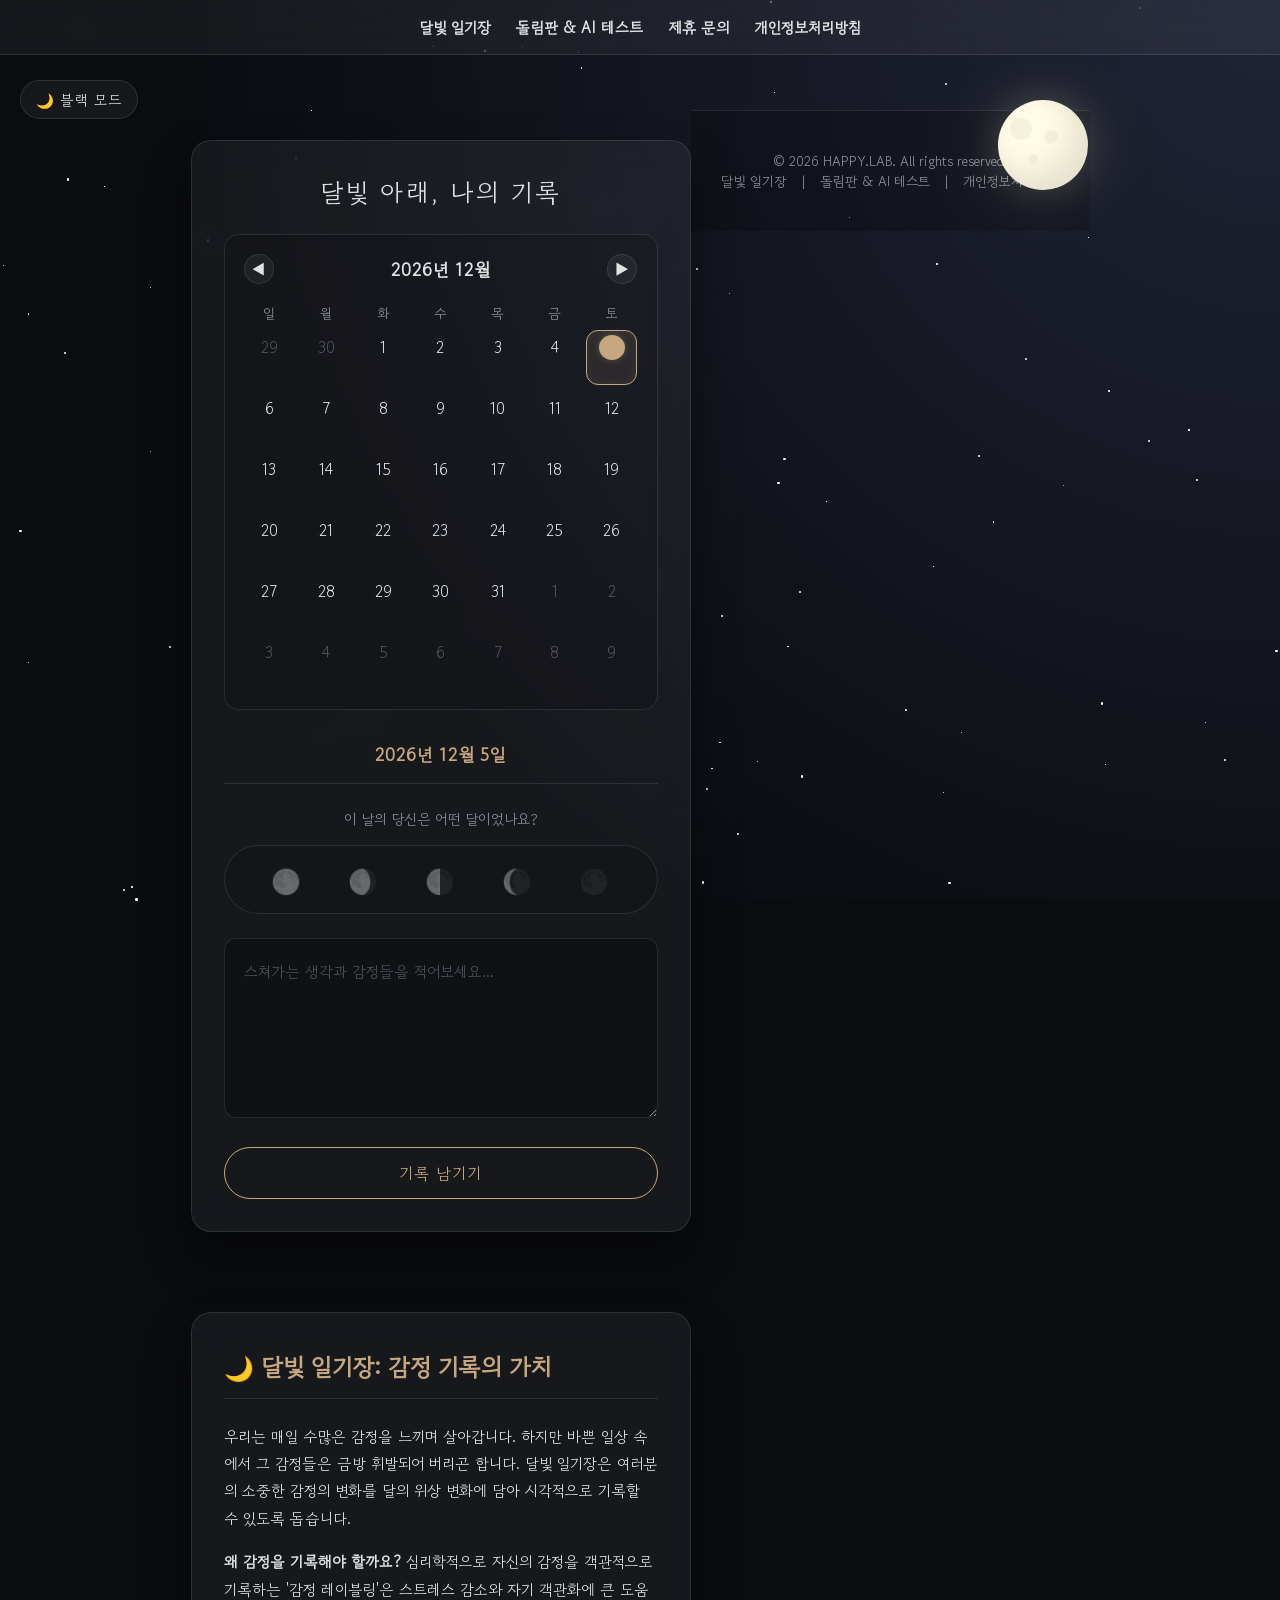
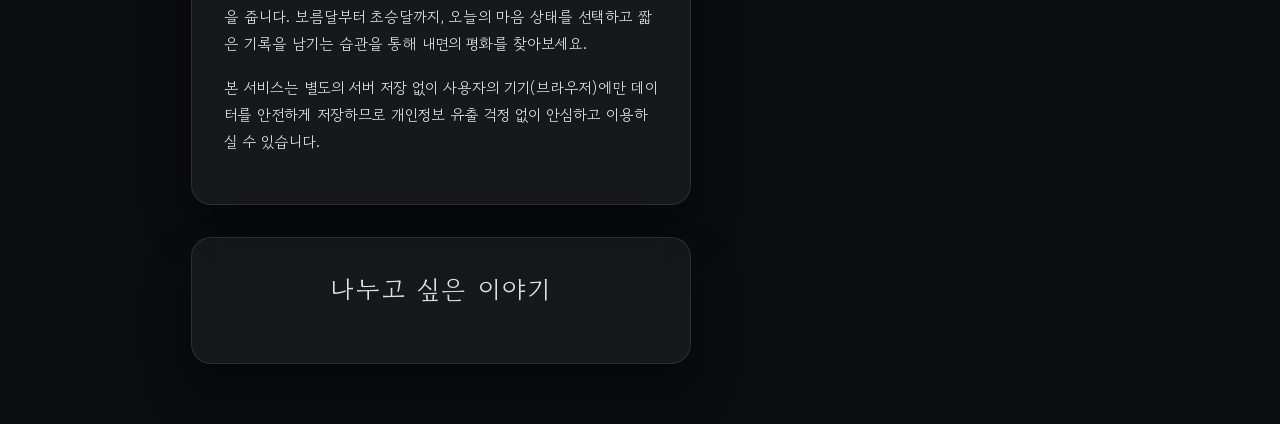
==== commit 6b9c9902: "Add Google Analytics (GA4) tag to all HTML files" ====
--- a/index.html
+++ b/index.html
@@ -13,6 +13,15 @@
     <!-- Google AdSense -->
     <script async src="https://pagead2.googlesyndication.com/pagead/js/adsbygoogle.js?client=ca-pub-1437405101634727"
      crossorigin="anonymous"></script>
+    <!-- Google tag (gtag.js) -->
+    <script async src="https://www.googletagmanager.com/gtag/js?id=G-NQTQMTBRGP"></script>
+    <script>
+      window.dataLayer = window.dataLayer || [];
+      function gtag(){dataLayer.push(arguments);}
+      gtag('js', new Date());
+
+      gtag('config', 'G-NQTQMTBRGP');
+    </script>
     <style>
         :root {
             /* 기본: 블랙 모드 (Dark Mode) */
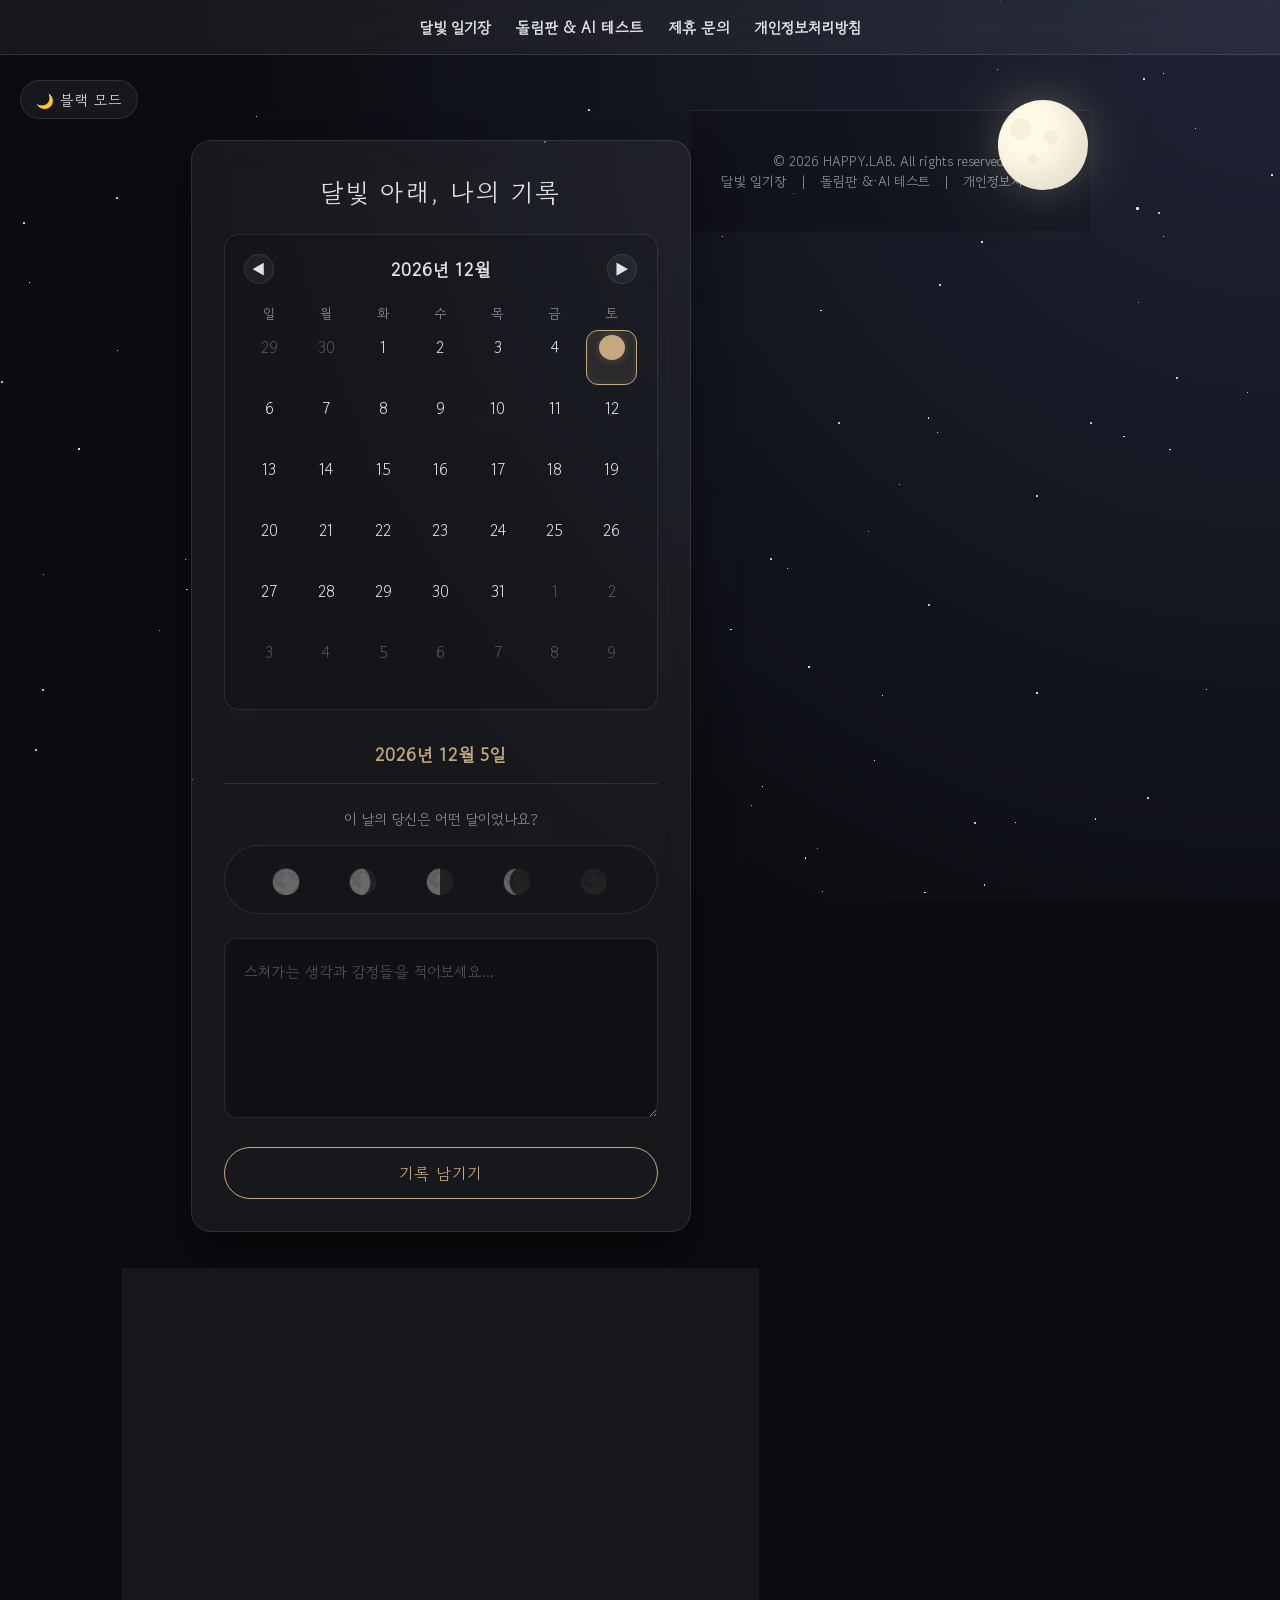
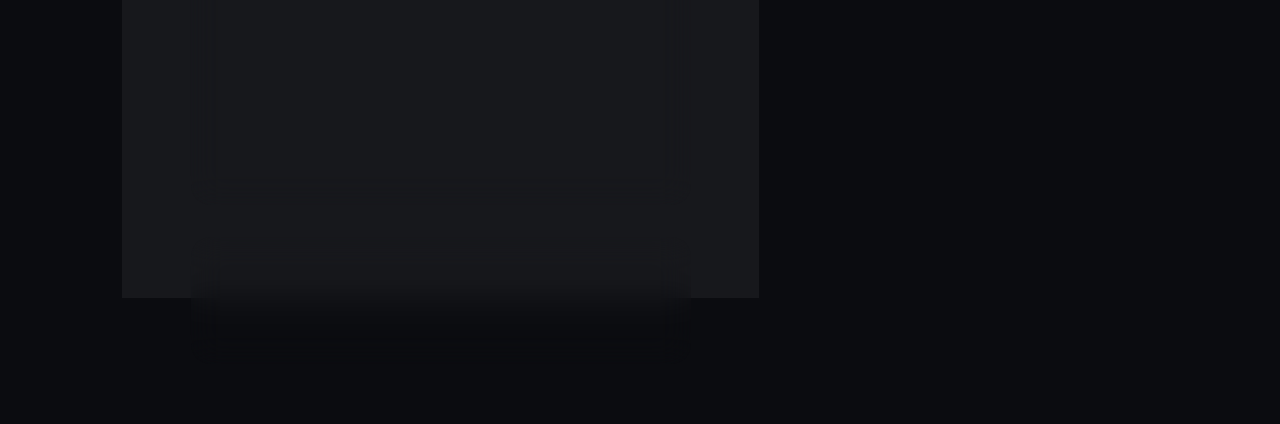
==== commit 6fa2c624: "Add MS Clarity tracking script to all HTML files" ====
--- a/index.html
+++ b/index.html
@@ -21,6 +21,13 @@
       gtag('js', new Date());
 
       gtag('config', 'G-NQTQMTBRGP');
+    </script>
+    <script type="text/javascript">
+        (function(c,l,a,r,i,t,y){
+            c[a]=c[a]||function(){(c[a].q=c[a].q||[]).push(arguments)};
+            t=l.createElement(r);t.async=1;t.src="https://www.clarity.ms/tag/"+i;
+            y=l.getElementsByTagName(r)[0];y.parentNode.insertBefore(t,y);
+        })(window, document, "clarity", "script", "waeg127cg5");
     </script>
     <style>
         :root {
